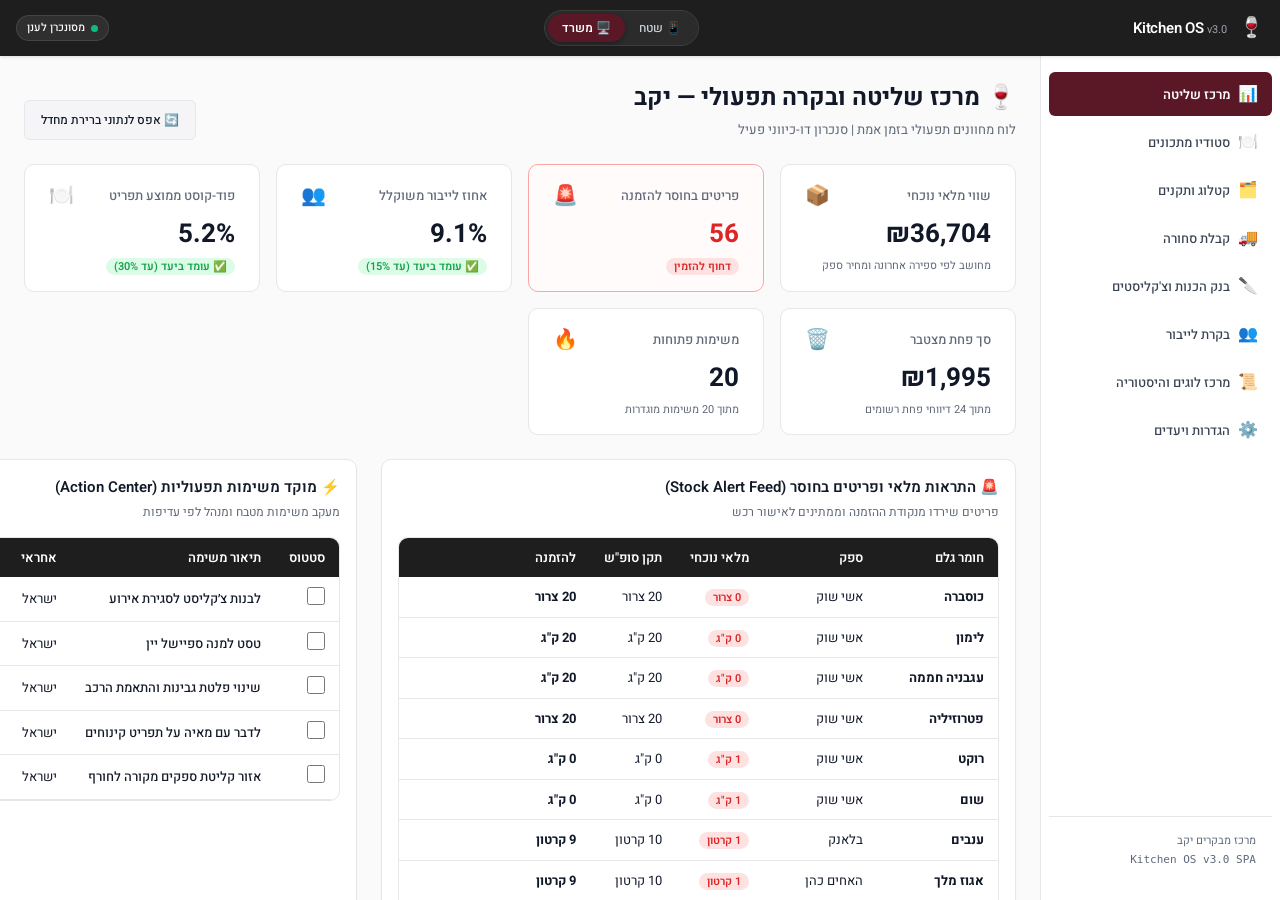
==== index.html @ 0b4f52d9 "Kitchen OS v3.0 - Cloud PWA + Google Sheets Sync" ====
<!DOCTYPE html>
<html lang="he" dir="rtl">
<head>
  <meta charset="UTF-8" />
  <meta name="viewport" content="width=device-width, initial-scale=1.0, maximum-scale=1.0, user-scalable=no" />
  <title>Kitchen OS v3.0 — יקב בוטיק מרכז מבקרים</title>
  <meta name="description" content="מערכת ניהול מטבח חכמה ודו-מצבית — ספירות שטח, הכנות, הזמנות וואטסאפ, פוד-קוסט ולייבור" />
  <meta name="theme-color" content="#5A1827" />
  <meta name="apple-mobile-web-app-capable" content="yes" />
  <meta name="apple-mobile-web-app-status-bar-style" content="black-translucent" />
  <meta name="apple-mobile-web-app-title" content="Kitchen OS" />
  <link rel="manifest" href="manifest.json" />
  <link rel="apple-touch-icon" href="data:image/svg+xml,<svg xmlns=%22http://www.w3.org/2000/svg%22 viewBox=%220 0 100 100%22><rect width=%22100%22 height=%22100%22 rx=%2222%22 fill=%22%235A1827%22/><text x=%2250%22 y=%2268%22 text-anchor=%22middle%22 font-size=%2258%22>🍷</text></svg>" />
  
  <!-- Design Tokens & Styles -->
  <link rel="icon" href="data:image/svg+xml,<svg xmlns=%22http://www.w3.org/2000/svg%22 viewBox=%220 0 100 100%22><text y=%22.9em%22 font-size=%2290%22>🍷</text></svg>" />
  <link rel="stylesheet" href="design/tokens.css" />
  <link rel="stylesheet" href="css/base.css" />
  <link rel="stylesheet" href="css/layout.css" />
  <link rel="stylesheet" href="css/components.css" />
  <link rel="stylesheet" href="css/views.css" />
</head>
<body class="mode-field">
  <div id="app">
    <!-- ================= 1. GLOBAL HEADER ================= -->
    <header class="global-header">
      <div class="brand-section">
        <span class="brand-logo">🍷</span>
        <div>
          <span class="brand-title">Kitchen OS</span>
          <span class="brand-sub">v3.0</span>
        </div>
      </div>

      <!-- מתג מצבים עליון: שטח מול משרד -->
      <div class="header-center">
        <div class="mode-switcher" role="radiogroup" aria-label="מצב מערכת">
          <button class="mode-btn active" id="btnModeField" role="radio" aria-checked="true">
            📱 שטח
          </button>
          <button class="mode-btn" id="btnModeOffice" role="radio" aria-checked="false">
            🖥️ משרד
          </button>
        </div>
      </div>

      <!-- אינדיקציית סנכרון וזמן -->
      <div class="header-actions">
        <div class="sync-badge" id="syncStatusBadge" title="סטטוס סנכרון מול הענן">
          <span class="sync-dot"></span>
          <span class="sync-text">מסונכרן</span>
        </div>
      </div>
    </header>

    <!-- ================= 2. MAIN VIEWPORT ================= -->
    <main class="app-viewport">
      <!-- 📱 FIELD MODE CONTAINER -->
      <section class="field-container" id="fieldContainer" aria-label="מצב שטח מובייל">
        <div class="field-content" id="fieldViewRoot">
          <!-- התוכן של לשונית השטח הפעילה יוזרק כאן -->
        </div>

        <!-- סרגל ניווט תחתון קבוע לשטח -->
        <nav class="field-bottom-nav" aria-label="סרגל ניווט שטח">
          <button class="nav-tab active" data-view="inventory" id="tabFieldInventory">
            <span class="tab-icon">📦</span>
            <span>ספירת מלאי</span>
          </button>
          <button class="nav-tab" data-view="prep" id="tabFieldPrep">
            <span class="tab-icon">🔪</span>
            <span>הכנות וסרוויס</span>
          </button>
          <button class="nav-tab" data-view="orders" id="tabFieldOrders">
            <span class="tab-icon">📲</span>
            <span>הזמנות רכש</span>
          </button>
          <button class="nav-tab" data-view="waste" id="tabFieldWaste">
            <span class="tab-icon">🗑️</span>
            <span>דיווח פחת</span>
          </button>
        </nav>
      </section>

      <!-- 🖥️ OFFICE MODE CONTAINER -->
      <section class="office-container" id="officeContainer" aria-label="מצב משרד דסקטופ">
        <!-- סרגל צדדי של משרד -->
        <aside class="office-sidebar" aria-label="תפריט מודולי משרד">
          <ul class="sidebar-menu">
            <li>
              <button class="sidebar-item-btn active" data-view="dashboard" id="tabOfficeDashboard">
                <span class="item-icon">📊</span>
                <span>מרכז שליטה</span>
              </button>
            </li>
            <li>
              <button class="sidebar-item-btn" data-view="studio" id="tabOfficeStudio">
                <span class="item-icon">🍽️</span>
                <span>סטודיו מתכונים</span>
              </button>
            </li>
            <li>
              <button class="sidebar-item-btn" data-view="catalog" id="tabOfficeCatalog">
                <span class="item-icon">🗂️</span>
                <span>קטלוג ותקנים</span>
              </button>
            </li>
            <li>
              <button class="sidebar-item-btn" data-view="deliveries" id="tabOfficeDeliveries">
                <span class="item-icon">🚚</span>
                <span>קבלת סחורה</span>
              </button>
            </li>
            <li>
              <button class="sidebar-item-btn" data-view="prepManager" id="tabOfficePrepManager">
                <span class="item-icon">🔪</span>
                <span>בנק הכנות וצ'קליסטים</span>
              </button>
            </li>
            <li>
              <button class="sidebar-item-btn" data-view="labor" id="tabOfficeLabor">
                <span class="item-icon">👥</span>
                <span>בקרת לייבור</span>
              </button>
            </li>
            <li>
              <button class="sidebar-item-btn" data-view="logs" id="tabOfficeLogs">
                <span class="item-icon">📜</span>
                <span>מרכז לוגים והיסטוריה</span>
              </button>
            </li>
            <li>
              <button class="sidebar-item-btn" data-view="settings" id="tabOfficeSettings">
                <span class="item-icon">⚙️</span>
                <span>הגדרות ויעדים</span>
              </button>
            </li>
          </ul>

          <div style="margin-top: auto; padding: var(--space-md); border-top: 1px solid var(--color-border-subtle); font-size: 11px; color: var(--color-text-dim);">
            <div>מרכז מבקרים יקב</div>
            <div class="mono" style="margin-top: 2px;">Kitchen OS v3.0 SPA</div>
          </div>
        </aside>

        <!-- אזור תוכן משרד -->
        <div class="office-content" id="officeViewRoot">
          <!-- התוכן של מודול המשרד הפעיל יוזרק כאן -->
        </div>
      </section>
    </main>
  </div>

  <!-- Main JavaScript App Bootstrapper -->
  <script type="module" src="js/app.js"></script>
  <script>
    if ("serviceWorker" in navigator) {
      window.addEventListener("load", () => {
        navigator.serviceWorker.register("./sw.js").catch(() => {});
      });
    }
  </script>
</body>
</html>
---- design/tokens.css ----
:root {
  --color-bg-base: #fafafa;
  --color-bg-surface: #ffffff;
  --color-bg-card: #ffffff;
  --color-bg-cardHover: #f6f6f8;
  --color-bg-cardSelected: #edeef1;
  --color-bg-cardPressed: #e5e6ea;
  --color-bg-overlay: #f5f5f7;
  --color-border-subtle: #e5e7eb;
  --color-border-interactive: #d1d5db;
  --color-border-strong: #9ca3af;
  --color-text-primary: #111827;
  --color-text-secondary: #374151;
  --color-text-dim: #5e6878;
  --color-text-onAccent: #ffffff;
  --color-text-onDanger: #ffffff;
  --color-accent-primary: #5a1827;
  --color-accent-hover: #46121e;
  --color-accent-pressed: #380e18;
  --color-danger: #c62424;
  --status-success: #16a34a;
  --status-warning: #d97706;
  --status-critical: #dc2626;
  --font-family-sans: Heebo, "Segoe UI", Arial, sans-serif;
  --font-family-hebrew: Heebo, "Segoe UI", Rubik, Arial, sans-serif;
  --font-size-title: 24px;
  --font-size-heading: 18px;
  --font-size-body: 14px;
  --font-size-caption: 12px;
  --font-weight-regular: 400;
  --font-weight-strong: 600;
  --font-lineHeight-body: 1.5;
  --space-base: 8px;
  --space-xxs: 2px;
  --space-xs: 4px;
  --space-sm: 8px;
  --space-md: 16px;
  --space-lg: 24px;
  --space-xl: 32px;
  --radius-sm: 6px;
  --radius-md: 10px;
  --radius-lg: 16px;
  --radius-full: 9999px;
  --motion-duration-micro: 150ms;
  --motion-duration-component: 220ms;
  --motion-duration-screen: 300ms;
  --motion-easing-standard: cubic-bezier(0.2, 0.0, 0.0, 1.0);
  --motion-easing-enter: cubic-bezier(0.0, 0.0, 0.2, 1.0);
  --motion-easing-exit: cubic-bezier(0.4, 0.0, 1.0, 1.0);
  --focus-ring-color: #1e1e1e;
  --focus-ring-width: 2px;
}
---- css/base.css ----
/**
 * Base CSS — Reset, Typography, RTL Conventions, Focus & Accessibility
 */

@import url('https://fonts.googleapis.com/css2?family=Heebo:wght@300;400;500;600;700&display=swap');

*, *::before, *::after {
  box-sizing: border-box;
  margin: 0;
  padding: 0;
  -webkit-tap-highlight-color: transparent;
}

html {
  font-size: 16px;
  direction: rtl;
  text-align: right;
  height: 100%;
}

body {
  font-family: var(--font-family-hebrew);
  background-color: var(--color-bg-base);
  color: var(--color-text-primary);
  line-height: var(--font-lineHeight-body);
  font-size: var(--font-size-body);
  height: 100%;
  overflow-x: hidden;
  -webkit-font-smoothing: antialiased;
}

/* Scrollbars */
::-webkit-scrollbar {
  width: 6px;
  height: 6px;
}

::-webkit-scrollbar-track {
  background: transparent;
}

::-webkit-scrollbar-thumb {
  background: var(--color-border-interactive);
  border-radius: var(--radius-full);
}

::-webkit-scrollbar-thumb:hover {
  background: var(--color-border-strong);
}

/* Focus styles for keyboard accessibility */
:focus-visible {
  outline: var(--focus-ring-width) solid var(--focus-ring-color);
  outline-offset: 2px;
}

/* Reduced motion accessibility */
@media (prefers-reduced-motion: reduce) {
  *, *::before, *::after {
    animation-duration: 0.01ms !important;
    animation-iteration-count: 1 !important;
    transition-duration: 0.01ms !important;
    scroll-behavior: auto !important;
  }
}

/* Helper text & utilities */
.text-dim { color: var(--color-text-dim); }
.text-secondary { color: var(--color-text-secondary); }
.font-strong { font-weight: var(--font-weight-strong); }
.mono { font-family: ui-monospace, SFMono-Regular, Menlo, Monaco, Consolas, monospace; }
---- css/layout.css ----
/**
 * Layout CSS — Global Header, Dual-Mode Switcher, Field Bottom Nav, Office Sidebar
 */

#app {
  display: flex;
  flex-direction: column;
  height: 100vh;
  overflow: hidden;
}

/* ================= 1. GLOBAL HEADER ================= */
.global-header {
  height: 56px;
  background-color: #1e1e1e;
  color: #ffffff;
  display: flex;
  align-items: center;
  justify-content: space-between;
  padding: 0 var(--space-md);
  flex-shrink: 0;
  z-index: 100;
  box-shadow: 0 1px 3px rgba(0,0,0,0.12);
}

.brand-section {
  display: flex;
  align-items: center;
  gap: var(--space-sm);
}

.brand-logo {
  font-size: 20px;
}

.brand-title {
  font-size: 15px;
  font-weight: 600;
  letter-spacing: -0.2px;
}

.brand-sub {
  font-size: 11px;
  color: #9ca3af;
  margin-right: 4px;
}

.header-center {
  display: flex;
  align-items: center;
}

/* Mode Switcher Pill */
.mode-switcher {
  display: flex;
  background-color: #2b2b2b;
  border-radius: var(--radius-full);
  padding: 3px;
  border: 1px solid #3d3d3d;
}

.mode-btn {
  background: transparent;
  border: none;
  color: #d1d5db;
  padding: 5px 14px;
  border-radius: var(--radius-full);
  font-size: 12px;
  font-family: inherit;
  font-weight: 500;
  cursor: pointer;
  display: flex;
  align-items: center;
  gap: 6px;
  transition: all var(--motion-duration-micro) var(--motion-easing-standard);
}

.mode-btn:hover {
  color: #ffffff;
}

.mode-btn.active {
  background-color: var(--color-accent-primary);
  color: #ffffff;
  font-weight: 600;
  box-shadow: 0 2px 4px rgba(0,0,0,0.25);
}

.header-actions {
  display: flex;
  align-items: center;
  gap: var(--space-sm);
}

/* Sync status badge */
.sync-badge {
  display: flex;
  align-items: center;
  gap: 6px;
  padding: 4px 10px;
  border-radius: var(--radius-full);
  font-size: 11px;
  font-weight: 500;
  background-color: rgba(255,255,255,0.08);
  border: 1px solid rgba(255,255,255,0.1);
}

.sync-dot {
  width: 7px;
  height: 7px;
  border-radius: 50%;
  background-color: #10b981;
}

.sync-badge.pending .sync-dot {
  background-color: #f59e0b;
  animation: pulse 1.5s infinite;
}

.sync-badge.offline .sync-dot {
  background-color: #ef4444;
}

@keyframes pulse {
  0%, 100% { opacity: 1; transform: scale(1); }
  50% { opacity: 0.4; transform: scale(1.3); }
}

/* ================= 2. MAIN VIEWPORT ================= */
.app-viewport {
  flex: 1;
  display: flex;
  overflow: hidden;
  position: relative;
}

/* ================= 3. FIELD MODE LAYOUT ================= */
.field-container {
  display: none;
  flex-direction: column;
  width: 100%;
  height: 100%;
  background-color: var(--color-bg-base);
}

body.mode-field .field-container {
  display: flex;
}

.field-content {
  flex: 1;
  overflow-y: auto;
  padding: var(--space-md);
  padding-bottom: 84px; /* Space for bottom nav and floating action */
}

/* Bottom Nav Bar (Mobile Field) */
.field-bottom-nav {
  position: fixed;
  bottom: 0;
  left: 0;
  right: 0;
  height: 64px;
  background-color: var(--color-bg-surface);
  border-top: 1px solid var(--color-border-subtle);
  display: flex;
  justify-content: space-around;
  align-items: center;
  z-index: 90;
  box-shadow: 0 -2px 10px rgba(0,0,0,0.04);
}

.nav-tab {
  flex: 1;
  height: 100%;
  background: transparent;
  border: none;
  display: flex;
  flex-direction: column;
  align-items: center;
  justify-content: center;
  gap: 3px;
  color: var(--color-text-dim);
  font-family: inherit;
  font-size: 11px;
  font-weight: 500;
  cursor: pointer;
  min-height: 48px; /* Touch target */
  transition: all var(--motion-duration-micro) var(--motion-easing-standard);
}

.nav-tab .tab-icon {
  font-size: 18px;
}

.nav-tab.active {
  color: var(--color-accent-primary);
  font-weight: 600;
}

.nav-tab.active .tab-icon {
  transform: translateY(-2px);
}

/* ================= 4. OFFICE MODE LAYOUT ================= */
.office-container {
  display: none;
  width: 100%;
  height: 100%;
  background-color: var(--color-bg-base);
}

body.mode-office .office-container {
  display: flex;
}

.office-sidebar {
  width: 240px;
  background-color: var(--color-bg-surface);
  border-left: 1px solid var(--color-border-subtle);
  display: flex;
  flex-direction: column;
  flex-shrink: 0;
  padding: var(--space-md) var(--space-sm);
}

.sidebar-menu {
  list-style: none;
  display: flex;
  flex-direction: column;
  gap: 4px;
}

.sidebar-item-btn {
  width: 100%;
  display: flex;
  align-items: center;
  gap: var(--space-sm);
  padding: 10px 14px;
  border-radius: var(--radius-sm);
  background: transparent;
  border: none;
  color: var(--color-text-secondary);
  font-family: inherit;
  font-size: 13px;
  font-weight: 500;
  cursor: pointer;
  text-align: right;
  transition: all var(--motion-duration-micro) var(--motion-easing-standard);
}

.sidebar-item-btn:hover {
  background-color: var(--color-bg-cardHover);
  color: var(--color-text-primary);
}

.sidebar-item-btn.active {
  background-color: var(--color-accent-primary);
  color: #ffffff;
  font-weight: 600;
}

.sidebar-item-btn .item-icon {
  font-size: 16px;
}

.office-content {
  flex: 1;
  overflow-y: auto;
  padding: var(--space-lg);
  background-color: var(--color-bg-base);
}
---- css/components.css ----
/**
 * Components CSS — Cards, Steppers, Buttons, Badges, Tables, Modals, Drawers, Filter Pills, Skeletons
 */

/* ================= 1. CARDS ================= */
.card {
  background-color: var(--color-bg-surface);
  border: 1px solid var(--color-border-subtle);
  border-radius: var(--radius-md);
  padding: var(--space-md);
  box-shadow: 0 1px 2px rgba(0,0,0,0.03);
  transition: transform var(--motion-duration-micro) var(--motion-easing-standard),
              box-shadow var(--motion-duration-micro) var(--motion-easing-standard);
}

.card:hover {
  border-color: var(--color-border-interactive);
}

.card-title {
  font-size: var(--font-size-heading);
  font-weight: 600;
  color: var(--color-text-primary);
  margin-bottom: var(--space-xs);
}

.card-subtitle {
  font-size: var(--font-size-caption);
  color: var(--color-text-dim);
}

/* ================= 2. BUTTONS ================= */
.btn {
  display: inline-flex;
  align-items: center;
  justify-content: center;
  gap: var(--space-xs);
  padding: 8px 16px;
  border-radius: var(--radius-sm);
  font-family: inherit;
  font-size: 13px;
  font-weight: 500;
  cursor: pointer;
  border: 1px solid transparent;
  transition: all var(--motion-duration-micro) var(--motion-easing-standard);
  text-decoration: none;
  min-height: 40px;
}

.btn:active {
  transform: scale(0.98);
}

.btn-primary {
  background-color: var(--color-accent-primary);
  color: var(--color-text-onAccent);
  border-color: var(--color-accent-primary);
}

.btn-primary:hover {
  background-color: var(--color-accent-hover);
}

.btn-secondary {
  background-color: var(--color-bg-overlay);
  color: var(--color-text-primary);
  border-color: var(--color-border-subtle);
}

.btn-secondary:hover {
  background-color: var(--color-bg-cardSelected);
  border-color: var(--color-border-interactive);
}

.btn-whatsapp {
  background-color: #25D366;
  color: #ffffff;
  font-weight: 600;
}

.btn-whatsapp:hover {
  background-color: #20ba5a;
}

.btn-danger {
  background-color: #fee2e2;
  color: var(--color-danger);
  border-color: #fecaca;
}

.btn-danger:hover {
  background-color: #fecaca;
}

.btn-floating {
  position: fixed;
  bottom: 80px;
  left: 20px;
  right: 20px;
  max-width: 480px;
  margin: 0 auto;
  box-shadow: 0 4px 14px rgba(90, 24, 39, 0.35);
  font-size: 15px;
  padding: 12px 24px;
  z-index: 80;
  border-radius: var(--radius-full);
}

/* ================= 3. STEPPERS (+ / -) ================= */
.stepper-container {
  display: inline-flex;
  align-items: center;
  background-color: var(--color-bg-base);
  border: 1px solid var(--color-border-interactive);
  border-radius: var(--radius-sm);
  overflow: hidden;
  height: 44px; /* Large touch target */
}

.stepper-btn {
  width: 44px;
  height: 44px;
  background: transparent;
  border: none;
  font-size: 20px;
  font-weight: 600;
  color: var(--color-text-primary);
  cursor: pointer;
  display: flex;
  align-items: center;
  justify-content: center;
  transition: background var(--motion-duration-micro);
}

.stepper-btn:hover {
  background-color: var(--color-bg-cardSelected);
}

.stepper-btn:active {
  background-color: var(--color-bg-cardPressed);
}

.stepper-input {
  width: 60px;
  height: 44px;
  border: none;
  background: transparent;
  text-align: center;
  font-family: inherit;
  font-size: 16px;
  font-weight: 600;
  color: var(--color-text-primary);
}

.stepper-input:focus {
  outline: none;
  background: var(--color-bg-surface);
}

/* ================= 4. BADGES ================= */
.badge {
  display: inline-flex;
  align-items: center;
  gap: 4px;
  padding: 3px 8px;
  border-radius: var(--radius-full);
  font-size: 11px;
  font-weight: 600;
  line-height: 1;
}

.badge-success {
  background-color: #dcfce7;
  color: var(--status-success);
}

.badge-warning {
  background-color: #fef3c7;
  color: var(--status-warning);
}

.badge-danger {
  background-color: #fee2e2;
  color: var(--status-critical);
}

.badge-wine {
  background-color: rgba(90, 24, 39, 0.1);
  color: var(--color-accent-primary);
}

.badge-gray {
  background-color: #f3f4f6;
  color: #6b7280;
}

/* ================= 5. FORM CONTROLS ================= */
.form-group {
  margin-bottom: var(--space-md);
  text-align: right;
}

.form-label {
  display: block;
  font-size: 12px;
  font-weight: 600;
  color: var(--color-text-secondary);
  margin-bottom: 6px;
}

.form-input, .form-select, .form-textarea {
  width: 100%;
  padding: 10px 12px;
  border: 1px solid var(--color-border-interactive);
  border-radius: var(--radius-sm);
  background-color: var(--color-bg-surface);
  color: var(--color-text-primary);
  font-family: inherit;
  font-size: 14px;
  transition: border-color var(--motion-duration-micro);
}

.form-input:focus, .form-select:focus, .form-textarea:focus {
  border-color: var(--color-accent-primary);
  outline: none;
  box-shadow: 0 0 0 2px rgba(90, 24, 39, 0.1);
}

/* ================= 6. FILTER PILLS ================= */
.filter-bar {
  display: flex;
  gap: var(--space-xs);
  overflow-x: auto;
  padding-bottom: 8px;
  margin-bottom: var(--space-md);
  scrollbar-width: none;
}

.filter-bar::-webkit-scrollbar {
  display: none;
}

.filter-pill {
  flex-shrink: 0;
  padding: 6px 14px;
  border-radius: var(--radius-full);
  background-color: var(--color-bg-surface);
  border: 1px solid var(--color-border-subtle);
  color: var(--color-text-secondary);
  font-family: inherit;
  font-size: 12px;
  font-weight: 500;
  cursor: pointer;
  transition: all var(--motion-duration-micro);
}

.filter-pill:hover {
  background-color: var(--color-bg-cardHover);
}

.filter-pill.active {
  background-color: #1e1e1e;
  color: #ffffff;
  border-color: #1e1e1e;
  font-weight: 600;
}

/* ================= 7. DATA TABLES ================= */
.table-responsive {
  width: 100%;
  overflow-x: auto;
  border: 1px solid var(--color-border-subtle);
  border-radius: var(--radius-md);
  background: var(--color-bg-surface);
}

.data-table {
  width: 100%;
  border-collapse: collapse;
  text-align: right;
  font-size: 13px;
}

.data-table th {
  background-color: #1e1e1e;
  color: #ffffff;
  padding: 10px 14px;
  font-weight: 600;
  white-space: nowrap;
}

.data-table td {
  padding: 10px 14px;
  border-bottom: 1px solid var(--color-border-subtle);
  color: var(--color-text-primary);
  white-space: nowrap;
}

.data-table tbody tr:hover {
  background-color: var(--color-bg-cardHover);
}

/* ================= 8. MODALS & BACKDROPS ================= */
.modal-backdrop {
  position: fixed;
  top: 0;
  left: 0;
  right: 0;
  bottom: 0;
  background-color: rgba(0,0,0,0.45);
  display: flex;
  align-items: center;
  justify-content: center;
  z-index: 200;
  backdrop-filter: blur(2px);
  padding: var(--space-md);
}

.modal-box {
  background-color: var(--color-bg-surface);
  border-radius: var(--radius-lg);
  max-width: 540px;
  width: 100%;
  max-height: 90vh;
  overflow-y: auto;
  box-shadow: 0 10px 25px rgba(0,0,0,0.15);
  display: flex;
  flex-direction: column;
}

.modal-header {
  padding: var(--space-md) var(--space-lg);
  border-bottom: 1px solid var(--color-border-subtle);
  display: flex;
  align-items: center;
  justify-content: space-between;
}

.modal-body {
  padding: var(--space-lg);
  flex: 1;
}

.modal-footer {
  padding: var(--space-md) var(--space-lg);
  border-top: 1px solid var(--color-border-subtle);
  display: flex;
  justify-content: flex-end;
  gap: var(--space-sm);
}

/* ================= 9. EMPTY & ERROR STATES ================= */
.empty-state {
  text-align: center;
  padding: var(--space-xl) var(--space-md);
  color: var(--color-text-dim);
}

.empty-state-icon {
  font-size: 40px;
  margin-bottom: var(--space-sm);
}

.empty-state-title {
  font-size: 16px;
  font-weight: 600;
  color: var(--color-text-primary);
  margin-bottom: 4px;
}

.empty-state-desc {
  font-size: 13px;
  color: var(--color-text-dim);
  max-width: 320px;
  margin: 0 auto var(--space-md);
}

/* ================= 10. SKELETON LOADERS ================= */
.skeleton {
  background: linear-gradient(90deg, #f0f0f0 25%, #e0e0e0 50%, #f0f0f0 75%);
  background-size: 200% 100%;
  animation: skeleton-wave 1.5s infinite;
  border-radius: var(--radius-sm);
}

@keyframes skeleton-wave {
  0% { background-position: 200% 0; }
  100% { background-position: -200% 0; }
}
---- css/views.css ----
/**
 * Views CSS — Dedicated styles for Field & Office modules
 */

/* ================= 1. FIELD INVENTORY VIEW ================= */
.inventory-list {
  display: flex;
  flex-direction: column;
  gap: var(--space-sm);
}

.inventory-item-card {
  display: flex;
  align-items: center;
  justify-content: space-between;
  padding: 12px var(--space-md);
  background-color: var(--color-bg-surface);
  border: 1px solid var(--color-border-subtle);
  border-radius: var(--radius-md);
  gap: var(--space-sm);
  transition: all var(--motion-duration-micro);
}

.inventory-item-card.deficit {
  border-right: 4px solid var(--status-critical);
  background-color: #fffbfb;
}

.inventory-item-info {
  flex: 1;
  min-width: 0;
}

.inventory-item-name {
  font-size: 15px;
  font-weight: 600;
  color: var(--color-text-primary);
  white-space: nowrap;
  overflow: hidden;
  text-overflow: ellipsis;
}

.inventory-item-meta {
  font-size: 12px;
  color: var(--color-text-dim);
  display: flex;
  align-items: center;
  gap: var(--space-xs);
  margin-top: 2px;
}

.search-bar-container {
  margin-bottom: var(--space-sm);
  position: relative;
}

.search-input {
  width: 100%;
  padding: 10px 14px;
  padding-left: 36px;
  border-radius: var(--radius-full);
  border: 1px solid var(--color-border-interactive);
  font-family: inherit;
  font-size: 14px;
  background-color: var(--color-bg-surface);
}

.search-icon {
  position: absolute;
  left: 12px;
  top: 50%;
  transform: translateY(-50%);
  color: var(--color-text-dim);
  pointer-events: none;
}

/* ================= 2. FIELD PREP CHECKLIST ================= */
.prep-progress-card {
  background: linear-gradient(135deg, #1e1e1e, #2b2d42);
  color: #ffffff;
  border-radius: var(--radius-md);
  padding: var(--space-md);
  margin-bottom: var(--space-md);
  box-shadow: 0 4px 12px rgba(0,0,0,0.1);
}

.prep-progress-header {
  display: flex;
  justify-content: space-between;
  align-items: center;
  margin-bottom: var(--space-xs);
}

.progress-track {
  height: 8px;
  background-color: rgba(255,255,255,0.2);
  border-radius: var(--radius-full);
  overflow: hidden;
}

.progress-fill {
  height: 100%;
  background-color: #10b981;
  border-radius: var(--radius-full);
  transition: width var(--motion-duration-component) ease;
}

.prep-task-card {
  display: flex;
  align-items: center;
  gap: var(--space-md);
  padding: 14px;
  background-color: var(--color-bg-surface);
  border: 1px solid var(--color-border-subtle);
  border-radius: var(--radius-md);
  margin-bottom: var(--space-xs);
  cursor: pointer;
  transition: all var(--motion-duration-micro);
  user-select: none;
}

.prep-task-card.done {
  background-color: var(--color-bg-overlay);
  opacity: 0.75;
}

.prep-task-card.done .task-name {
  text-decoration: line-through;
  color: var(--color-text-dim);
}

.task-checkbox {
  width: 26px;
  height: 26px;
  border-radius: 50%;
  border: 2px solid var(--color-border-interactive);
  display: flex;
  align-items: center;
  justify-content: center;
  color: #ffffff;
  font-size: 14px;
  flex-shrink: 0;
  transition: all var(--motion-duration-micro);
}

.prep-task-card.done .task-checkbox {
  background-color: #10b981;
  border-color: #10b981;
}

/* ================= 3. FIELD ORDERS VIEW ================= */
.supplier-order-card {
  background-color: var(--color-bg-surface);
  border: 1px solid var(--color-border-subtle);
  border-radius: var(--radius-md);
  padding: var(--space-md);
  margin-bottom: var(--space-md);
  box-shadow: 0 1px 3px rgba(0,0,0,0.03);
}

.order-items-list {
  margin: var(--space-sm) 0;
  border-top: 1px solid var(--color-border-subtle);
  border-bottom: 1px solid var(--color-border-subtle);
  padding: var(--space-xs) 0;
}

.order-item-row {
  display: flex;
  justify-content: space-between;
  align-items: center;
  padding: 8px 0;
  font-size: 13px;
}

/* ================= 4. FIELD WASTE VIEW ================= */
.waste-card {
  max-width: 480px;
  margin: 0 auto;
  background-color: var(--color-bg-surface);
  border: 1px solid var(--color-border-subtle);
  border-radius: var(--radius-lg);
  padding: var(--space-lg);
  box-shadow: 0 4px 15px rgba(0,0,0,0.04);
}

.waste-cost-preview {
  background-color: #fef2f2;
  border: 1px dashed #f87171;
  border-radius: var(--radius-md);
  padding: var(--space-md);
  text-align: center;
  margin-bottom: var(--space-md);
}

.waste-cost-val {
  font-size: 24px;
  font-weight: 700;
  color: var(--color-danger);
}

/* ================= 5. OFFICE DASHBOARD ================= */
.kpi-grid {
  display: grid;
  grid-template-columns: repeat(auto-fit, minmax(220px, 1fr));
  gap: var(--space-md);
  margin-bottom: var(--space-lg);
}

.kpi-card {
  background: var(--color-bg-surface);
  border: 1px solid var(--color-border-subtle);
  border-radius: var(--radius-md);
  padding: var(--space-md) var(--space-lg);
  display: flex;
  flex-direction: column;
  justify-content: space-between;
  min-height: 110px;
}

.kpi-card-header {
  display: flex;
  justify-content: space-between;
  align-items: center;
}

.kpi-title {
  font-size: 13px;
  color: var(--color-text-dim);
  font-weight: 500;
}

.kpi-icon {
  font-size: 20px;
}

.kpi-value {
  font-size: 26px;
  font-weight: 700;
  color: var(--color-text-primary);
  margin: 4px 0;
}

.kpi-footer {
  font-size: 11px;
  color: var(--color-text-dim);
  display: flex;
  align-items: center;
  gap: 4px;
}

/* ================= 6. OFFICE RECIPE STUDIO ================= */
.studio-layout {
  display: grid;
  grid-template-columns: 340px 1fr;
  gap: var(--space-lg);
  height: calc(100vh - 120px);
}

.studio-master {
  background-color: var(--color-bg-surface);
  border: 1px solid var(--color-border-subtle);
  border-radius: var(--radius-md);
  display: flex;
  flex-direction: column;
  overflow: hidden;
}

.studio-detail {
  background-color: var(--color-bg-surface);
  border: 1px solid var(--color-border-subtle);
  border-radius: var(--radius-md);
  padding: var(--space-lg);
  overflow-y: auto;
}

.dish-list-item {
  padding: 12px 16px;
  border-bottom: 1px solid var(--color-border-subtle);
  cursor: pointer;
  transition: background var(--motion-duration-micro);
  display: flex;
  justify-content: space-between;
  align-items: center;
}

.dish-list-item:hover {
  background-color: var(--color-bg-cardHover);
}

.dish-list-item.active {
  background-color: var(--color-bg-cardSelected);
  border-right: 4px solid var(--color-accent-primary);
}

.bom-card {
  margin-top: var(--space-md);
  border: 1px solid var(--color-border-subtle);
  border-radius: var(--radius-md);
  overflow: hidden;
}

.bom-header {
  background-color: #f8f9fa;
  padding: 10px 14px;
  font-weight: 600;
  font-size: 13px;
  display: flex;
  justify-content: space-between;
  align-items: center;
}

/* Matrix classification tags */
.matrix-star { background-color: #fef08a; color: #854d0e; }
.matrix-plowhorse { background-color: #fed7aa; color: #9a3412; }
.matrix-puzzle { background-color: #e0e7ff; color: #3730a3; }
.matrix-dog { background-color: #fee2e2; color: #991b1b; }
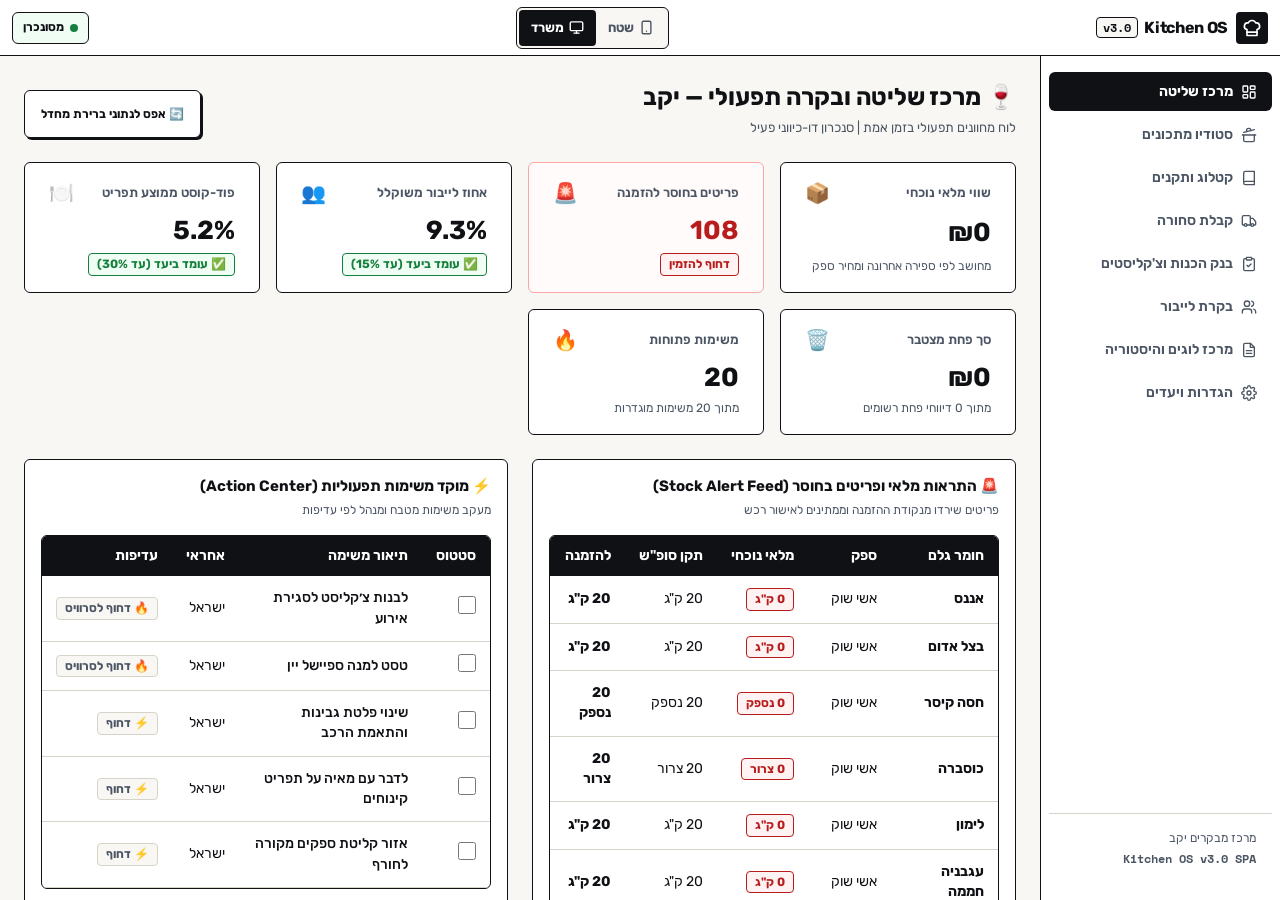
==== commit 42af1088: "Merge branch 'design-nextgen' (Swiss Kitchen Editorial Field Mode)" ====
--- a/index.html
+++ b/index.html
@@ -5,15 +5,20 @@
   <meta name="viewport" content="width=device-width, initial-scale=1.0, maximum-scale=1.0, user-scalable=no" />
   <title>Kitchen OS v3.0 — יקב בוטיק מרכז מבקרים</title>
   <meta name="description" content="מערכת ניהול מטבח חכמה ודו-מצבית — ספירות שטח, הכנות, הזמנות וואטסאפ, פוד-קוסט ולייבור" />
-  <meta name="theme-color" content="#5A1827" />
+  <meta name="theme-color" content="#0F1115" />
   <meta name="apple-mobile-web-app-capable" content="yes" />
   <meta name="apple-mobile-web-app-status-bar-style" content="black-translucent" />
   <meta name="apple-mobile-web-app-title" content="Kitchen OS" />
   <link rel="manifest" href="manifest.json" />
-  <link rel="apple-touch-icon" href="data:image/svg+xml,<svg xmlns=%22http://www.w3.org/2000/svg%22 viewBox=%220 0 100 100%22><rect width=%22100%22 height=%22100%22 rx=%2222%22 fill=%22%235A1827%22/><text x=%2250%22 y=%2268%22 text-anchor=%22middle%22 font-size=%2258%22>🍷</text></svg>" />
-  
+  <link rel="apple-touch-icon" href="data:image/svg+xml,<svg xmlns=%22http://www.w3.org/2000/svg%22 viewBox=%220 0 100 100%22><rect width=%22100%22 height=%22100%22 rx=%2216%22 fill=%22%230F1115%22/><text x=%2250%22 y=%2268%22 text-anchor=%22middle%22 font-family=%22monospace%22 font-weight=%22700%22 fill=%22%23FFFFFF%22 font-size=%2248%22>K3</text></svg>" />
+
+  <!-- Google Fonts: Rubik (Hebrew UI) & Space Mono (Tabular Numerals) -->
+  <link rel="preconnect" href="https://fonts.googleapis.com" />
+  <link rel="preconnect" href="https://fonts.gstatic.com" crossorigin />
+  <link href="https://fonts.googleapis.com/css2?family=Heebo:wght@400;500;600;700&family=Rubik:wght@400;500;600;700&family=Space+Mono:wght@700&display=swap" rel="stylesheet" />
+
   <!-- Design Tokens & Styles -->
-  <link rel="icon" href="data:image/svg+xml,<svg xmlns=%22http://www.w3.org/2000/svg%22 viewBox=%220 0 100 100%22><text y=%22.9em%22 font-size=%2290%22>🍷</text></svg>" />
+  <link rel="icon" href="data:image/svg+xml,<svg xmlns=%22http://www.w3.org/2000/svg%22 viewBox=%220 0 100 100%22><rect width=%22100%22 height=%22100%22 rx=%2216%22 fill=%22%230F1115%22/><text x=%2250%22 y=%2268%22 text-anchor=%22middle%22 font-family=%22monospace%22 font-weight=%22700%22 fill=%22%23FFFFFF%22 font-size=%2248%22>K3</text></svg>" />
   <link rel="stylesheet" href="design/tokens.css" />
   <link rel="stylesheet" href="css/base.css" />
   <link rel="stylesheet" href="css/layout.css" />
@@ -22,13 +27,18 @@
 </head>
 <body class="mode-field">
   <div id="app">
-    <!-- ================= 1. GLOBAL HEADER ================= -->
+    <!-- ================= 1. GLOBAL HEADER (TopAppBar) ================= -->
     <header class="global-header">
       <div class="brand-section">
-        <span class="brand-logo">🍷</span>
-        <div>
+        <span class="brand-logo" aria-hidden="true">
+          <svg width="20" height="20" viewBox="0 0 24 24" fill="none" stroke="currentColor" stroke-width="2" stroke-linecap="round" stroke-linejoin="round">
+            <path d="M6 13.87A4 4 0 0 1 7.41 6a5.11 5.11 0 0 1 1.05-1.54 5 5 0 0 1 7.08 0A5.11 5.11 0 0 1 16.59 6 4 4 0 0 1 18 13.87V21H6Z"/>
+            <line x1="6" y1="17" x2="18" y2="17"/>
+          </svg>
+        </span>
+        <div class="brand-titles">
           <span class="brand-title">Kitchen OS</span>
-          <span class="brand-sub">v3.0</span>
+          <span class="brand-sub" dir="ltr">v3.0</span>
         </div>
       </div>
 
@@ -36,10 +46,19 @@
       <div class="header-center">
         <div class="mode-switcher" role="radiogroup" aria-label="מצב מערכת">
           <button class="mode-btn active" id="btnModeField" role="radio" aria-checked="true">
-            📱 שטח
+            <svg width="15" height="15" viewBox="0 0 24 24" fill="none" stroke="currentColor" stroke-width="2.2" stroke-linecap="round" stroke-linejoin="round" aria-hidden="true">
+              <rect width="14" height="20" x="5" y="2" rx="2" ry="2"/>
+              <path d="M12 18h.01"/>
+            </svg>
+            <span>שטח</span>
           </button>
           <button class="mode-btn" id="btnModeOffice" role="radio" aria-checked="false">
-            🖥️ משרד
+            <svg width="15" height="15" viewBox="0 0 24 24" fill="none" stroke="currentColor" stroke-width="2.2" stroke-linecap="round" stroke-linejoin="round" aria-hidden="true">
+              <rect width="20" height="14" x="2" y="3" rx="2"/>
+              <line x1="8" x2="16" y1="21" y2="21"/>
+              <line x1="12" x2="12" y1="17" y2="21"/>
+            </svg>
+            <span>משרד</span>
           </button>
         </div>
       </div>
@@ -61,23 +80,48 @@
           <!-- התוכן של לשונית השטח הפעילה יוזרק כאן -->
         </div>
 
-        <!-- סרגל ניווט תחתון קבוע לשטח -->
+        <!-- סרגל ניווט תחתון קבוע לשטח (FieldBottomNavBar - 4 יעדים R45) -->
         <nav class="field-bottom-nav" aria-label="סרגל ניווט שטח">
           <button class="nav-tab active" data-view="inventory" id="tabFieldInventory">
-            <span class="tab-icon">📦</span>
-            <span>ספירת מלאי</span>
+            <span class="tab-icon" aria-hidden="true">
+              <svg width="20" height="20" viewBox="0 0 24 24" fill="none" stroke="currentColor" stroke-width="2.2" stroke-linecap="round" stroke-linejoin="round">
+                <path d="M21 8a2 2 0 0 0-1-1.73l-7-4a2 2 0 0 0-2 0l-7 4A2 2 0 0 0 3 8v8a2 2 0 0 0 1 1.73l7 4a2 2 0 0 0 2 0l7-4A2 2 0 0 0 21 16Z"/>
+                <path d="m3.3 7 8.7 5 8.7-5"/>
+                <path d="M12 22V12"/>
+              </svg>
+            </span>
+            <span class="tab-label">ספירת מלאי</span>
           </button>
           <button class="nav-tab" data-view="prep" id="tabFieldPrep">
-            <span class="tab-icon">🔪</span>
-            <span>הכנות וסרוויס</span>
+            <span class="tab-icon" aria-hidden="true">
+              <svg width="20" height="20" viewBox="0 0 24 24" fill="none" stroke="currentColor" stroke-width="2.2" stroke-linecap="round" stroke-linejoin="round">
+                <rect width="8" height="4" x="8" y="2" rx="1" ry="1"/>
+                <path d="M16 4h2a2 2 0 0 1 2 2v14a2 2 0 0 1-2 2H6a2 2 0 0 1-2-2V6a2 2 0 0 1 2-2h2"/>
+                <path d="m9 14 2 2 4-4"/>
+              </svg>
+            </span>
+            <span class="tab-label">הכנות וסרוויס</span>
           </button>
           <button class="nav-tab" data-view="orders" id="tabFieldOrders">
-            <span class="tab-icon">📲</span>
-            <span>הזמנות רכש</span>
+            <span class="tab-icon" aria-hidden="true">
+              <svg width="20" height="20" viewBox="0 0 24 24" fill="none" stroke="currentColor" stroke-width="2.2" stroke-linecap="round" stroke-linejoin="round">
+                <path d="m22 2-7 20-4-9-9-4Z"/>
+                <path d="M22 2 11 13"/>
+              </svg>
+            </span>
+            <span class="tab-label">הזמנות רכש</span>
           </button>
           <button class="nav-tab" data-view="waste" id="tabFieldWaste">
-            <span class="tab-icon">🗑️</span>
-            <span>דיווח פחת</span>
+            <span class="tab-icon" aria-hidden="true">
+              <svg width="20" height="20" viewBox="0 0 24 24" fill="none" stroke="currentColor" stroke-width="2.2" stroke-linecap="round" stroke-linejoin="round">
+                <path d="M3 6h18"/>
+                <path d="M19 6v14c0 1-1 2-2 2H7c-1 0-2-1-2-2V6"/>
+                <path d="M8 6V4c0-1 1-2 2-2h4c1 0 2 1 2 2v2"/>
+                <line x1="10" x2="10" y1="11" y2="17"/>
+                <line x1="14" x2="14" y1="11" y2="17"/>
+              </svg>
+            </span>
+            <span class="tab-label">דיווח פחת</span>
           </button>
         </nav>
       </section>
@@ -89,55 +133,71 @@
           <ul class="sidebar-menu">
             <li>
               <button class="sidebar-item-btn active" data-view="dashboard" id="tabOfficeDashboard">
-                <span class="item-icon">📊</span>
+                <span class="item-icon" aria-hidden="true">
+                  <svg width="16" height="16" viewBox="0 0 24 24" fill="none" stroke="currentColor" stroke-width="2" stroke-linecap="round" stroke-linejoin="round"><rect width="7" height="9" x="3" y="3" rx="1"/><rect width="7" height="5" x="14" y="3" rx="1"/><rect width="7" height="9" x="14" y="12" rx="1"/><rect width="7" height="5" x="3" y="16" rx="1"/></svg>
+                </span>
                 <span>מרכז שליטה</span>
               </button>
             </li>
             <li>
               <button class="sidebar-item-btn" data-view="studio" id="tabOfficeStudio">
-                <span class="item-icon">🍽️</span>
+                <span class="item-icon" aria-hidden="true">
+                  <svg width="16" height="16" viewBox="0 0 24 24" fill="none" stroke="currentColor" stroke-width="2" stroke-linecap="round" stroke-linejoin="round"><path d="M2 12h20"/><path d="M20 12v8a2 2 0 0 1-2 2H6a2 2 0 0 1-2-2v-8"/><path d="m4 8 16-4"/><path d="m8.86 6.78-.45-1.81a2 2 0 0 1 1.45-2.43l1.94-.48a2 2 0 0 1 2.43 1.46l.45 1.8"/></svg>
+                </span>
                 <span>סטודיו מתכונים</span>
               </button>
             </li>
             <li>
               <button class="sidebar-item-btn" data-view="catalog" id="tabOfficeCatalog">
-                <span class="item-icon">🗂️</span>
+                <span class="item-icon" aria-hidden="true">
+                  <svg width="16" height="16" viewBox="0 0 24 24" fill="none" stroke="currentColor" stroke-width="2" stroke-linecap="round" stroke-linejoin="round"><path d="M4 19.5v-15A2.5 2.5 0 0 1 6.5 2H20v20H6.5a2.5 2.5 0 0 1 0-5H20"/></svg>
+                </span>
                 <span>קטלוג ותקנים</span>
               </button>
             </li>
             <li>
               <button class="sidebar-item-btn" data-view="deliveries" id="tabOfficeDeliveries">
-                <span class="item-icon">🚚</span>
+                <span class="item-icon" aria-hidden="true">
+                  <svg width="16" height="16" viewBox="0 0 24 24" fill="none" stroke="currentColor" stroke-width="2" stroke-linecap="round" stroke-linejoin="round"><path d="M14 18V6a2 2 0 0 0-2-2H4a2 2 0 0 0-2 2v11a1 1 0 0 0 1 1h2"/><path d="M15 18H9"/><path d="M19 18h2a1 1 0 0 0 1-1v-3.65a1 1 0 0 0-.22-.624l-3.48-4.35A1 1 0 0 0 17.52 8H14"/><circle cx="17" cy="18" r="2"/><circle cx="7" cy="18" r="2"/></svg>
+                </span>
                 <span>קבלת סחורה</span>
               </button>
             </li>
             <li>
               <button class="sidebar-item-btn" data-view="prepManager" id="tabOfficePrepManager">
-                <span class="item-icon">🔪</span>
+                <span class="item-icon" aria-hidden="true">
+                  <svg width="16" height="16" viewBox="0 0 24 24" fill="none" stroke="currentColor" stroke-width="2" stroke-linecap="round" stroke-linejoin="round"><rect width="8" height="4" x="8" y="2" rx="1" ry="1"/><path d="M16 4h2a2 2 0 0 1 2 2v14a2 2 0 0 1-2 2H6a2 2 0 0 1-2-2V6a2 2 0 0 1 2-2h2"/><path d="m9 14 2 2 4-4"/></svg>
+                </span>
                 <span>בנק הכנות וצ'קליסטים</span>
               </button>
             </li>
             <li>
               <button class="sidebar-item-btn" data-view="labor" id="tabOfficeLabor">
-                <span class="item-icon">👥</span>
+                <span class="item-icon" aria-hidden="true">
+                  <svg width="16" height="16" viewBox="0 0 24 24" fill="none" stroke="currentColor" stroke-width="2" stroke-linecap="round" stroke-linejoin="round"><path d="M16 21v-2a4 4 0 0 0-4-4H6a4 4 0 0 0-4 4v2"/><circle cx="9" cy="7" r="4"/><path d="M22 21v-2a4 4 0 0 0-3-3.87"/><path d="M16 3.13a4 4 0 0 1 0 7.75"/></svg>
+                </span>
                 <span>בקרת לייבור</span>
               </button>
             </li>
             <li>
               <button class="sidebar-item-btn" data-view="logs" id="tabOfficeLogs">
-                <span class="item-icon">📜</span>
+                <span class="item-icon" aria-hidden="true">
+                  <svg width="16" height="16" viewBox="0 0 24 24" fill="none" stroke="currentColor" stroke-width="2" stroke-linecap="round" stroke-linejoin="round"><path d="M14 2H6a2 2 0 0 0-2 2v16a2 2 0 0 0 2 2h12a2 2 0 0 0 2-2V8z"/><polyline points="14 2 14 8 20 8"/><line x1="16" x2="8" y1="13" y2="13"/><line x1="16" x2="8" y1="17" y2="17"/></svg>
+                </span>
                 <span>מרכז לוגים והיסטוריה</span>
               </button>
             </li>
             <li>
               <button class="sidebar-item-btn" data-view="settings" id="tabOfficeSettings">
-                <span class="item-icon">⚙️</span>
+                <span class="item-icon" aria-hidden="true">
+                  <svg width="16" height="16" viewBox="0 0 24 24" fill="none" stroke="currentColor" stroke-width="2" stroke-linecap="round" stroke-linejoin="round"><circle cx="12" cy="12" r="3"/><path d="M19.4 15a1.65 1.65 0 0 0 .33 1.82l.06.06a2 2 0 0 1 0 2.83 2 2 0 0 1-2.83 0l-.06-.06a1.65 1.65 0 0 0-1.82-.33 1.65 1.65 0 0 0-1 1.51V21a2 2 0 0 1-2 2 2 2 0 0 1-2-2v-.09A1.65 1.65 0 0 0 9 19.4a1.65 1.65 0 0 0-1.82.33l-.06.06a2 2 0 0 1-2.83 0 2 2 0 0 1 0-2.83l.06-.06a1.65 1.65 0 0 0 .33-1.82 1.65 1.65 0 0 0-1.51-1H3a2 2 0 0 1-2-2 2 2 0 0 1 2-2h.09A1.65 1.65 0 0 0 4.6 9a1.65 1.65 0 0 0-.33-1.82l-.06-.06a2 2 0 0 1 0-2.83 2 2 0 0 1 2.83 0l.06.06a1.65 1.65 0 0 0 1.82.33H9a1.65 1.65 0 0 0 1-1.51V3a2 2 0 0 1 2-2 2 2 0 0 1 2 2v.09a1.65 1.65 0 0 0 1 1.51 1.65 1.65 0 0 0 1.82-.33l.06-.06a2 2 0 0 1 2.83 0 2 2 0 0 1 0 2.83l-.06.06a1.65 1.65 0 0 0-.33 1.82V9a1.65 1.65 0 0 0 1.51 1H21a2 2 0 0 1 2 2 2 2 0 0 1-2 2h-.09a1.65 1.65 0 0 0-1.51 1z"/></svg>
+                </span>
                 <span>הגדרות ויעדים</span>
               </button>
             </li>
           </ul>
 
-          <div style="margin-top: auto; padding: var(--space-md); border-top: 1px solid var(--color-border-subtle); font-size: 11px; color: var(--color-text-dim);">
+          <div style="margin-top: auto; padding: var(--space-md); border-top: 1px solid var(--color-border-subtle); font-size: 12px; color: var(--color-text-dim);">
             <div>מרכז מבקרים יקב</div>
             <div class="mono" style="margin-top: 2px;">Kitchen OS v3.0 SPA</div>
           </div>
--- a/design/tokens.css
+++ b/design/tokens.css
@@ -1,35 +1,69 @@
 :root {
-  --color-bg-base: #fafafa;
-  --color-bg-surface: #ffffff;
-  --color-bg-card: #ffffff;
-  --color-bg-cardHover: #f6f6f8;
-  --color-bg-cardSelected: #edeef1;
-  --color-bg-cardPressed: #e5e6ea;
-  --color-bg-overlay: #f5f5f7;
-  --color-border-subtle: #e5e7eb;
-  --color-border-interactive: #d1d5db;
-  --color-border-strong: #9ca3af;
-  --color-text-primary: #111827;
-  --color-text-secondary: #374151;
-  --color-text-dim: #5e6878;
-  --color-text-onAccent: #ffffff;
-  --color-text-onDanger: #ffffff;
-  --color-accent-primary: #5a1827;
-  --color-accent-hover: #46121e;
-  --color-accent-pressed: #380e18;
-  --color-danger: #c62424;
-  --status-success: #16a34a;
-  --status-warning: #d97706;
-  --status-critical: #dc2626;
-  --font-family-sans: Heebo, "Segoe UI", Arial, sans-serif;
-  --font-family-hebrew: Heebo, "Segoe UI", Rubik, Arial, sans-serif;
+  /* === Swiss Kitchen Editorial Color Palette === */
+  --color-bg-base: #F8F7F4;           /* Cotton Paper */
+  --color-bg-canvas: #F8F7F4;
+  --color-bg-surface: #FFFFFF;        /* Crisp White */
+  --color-bg-card: #FFFFFF;
+  --color-bg-cardHover: #F2F0EA;
+  --color-bg-cardSelected: #EFF6FF;
+  --color-bg-cardPressed: #E5E3DC;
+  --color-bg-overlay: #F8F7F4;
+
+  /* === Structural Ink & Borders === */
+  --color-ink-primary: #0F1115;       /* Obsidian Ink (17.4:1 contrast) */
+  --color-ink-secondary: #4B5563;     /* Slate Charcoal (7.5:1 contrast) */
+  --color-border-subtle: #D6D3C9;     /* Warm Stone Hairline */
+  --color-border-rule: #D6D3C9;
+  --color-border-interactive: #0F1115;
+  --color-border-strong: #0F1115;
+  --border-structural: 1.5px solid #0F1115;
+  --border-structural-thick: 2px solid #0F1115;
+  --border-hairline: 1px solid #D6D3C9;
+
+  /* === Text Colors === */
+  --color-text-primary: #0F1115;
+  --color-text-secondary: #4B5563;
+  --color-text-dim: #4B5563;          /* Minimum 7.5:1 AAA contrast */
+  --color-text-muted: #64748B;
+  --color-text-onAccent: #FFFFFF;
+  --color-text-onDanger: #FFFFFF;
+
+  /* === Editorial Accents === */
+  --color-accent-primary: #EA580C;    /* Chef Vermilion (Primary CTA) */
+  --color-accent-vermilion: #EA580C;
+  --color-accent-hover: #CC4900;
+  --color-accent-pressed: #AE3E00;
+  --color-accent-cobalt: #1D4ED8;     /* Apron Cobalt (Active Selection / Filter / Modified Row) */
+  --color-accent-cobalt-hover: #1E40AF;
+  --color-accent-cobalt-tint: #EFF6FF;
+
+  /* === Semantic Statuses === */
+  --color-danger: #B91C1C;            /* Crimson Red */
+  --status-success: #15803D;          /* Forest Green */
+  --status-success-bg: #F0FDF4;
+  --status-warning: #B45309;          /* Amber Ochre */
+  --status-warning-bg: #FFFBEB;
+  --status-critical: #B91C1C;         /* Crimson Red */
+  --status-critical-bg: #FEF2F2;
+
+  /* === Typography === */
+  --font-family-sans: 'Rubik', 'Heebo', 'Segoe UI', Arial, sans-serif;
+  --font-family-hebrew: 'Rubik', 'Heebo', 'Segoe UI', Arial, sans-serif;
+  --font-family-mono: 'Space Mono', 'JetBrains Mono', ui-monospace, SFMono-Regular, Consolas, monospace;
   --font-size-title: 24px;
-  --font-size-heading: 18px;
-  --font-size-body: 14px;
-  --font-size-caption: 12px;
+  --font-size-heading: 20px;
+  --font-size-subheading: 18px;
+  --font-size-body: 16px;             /* Mobile Floor >= 16px (R44) */
+  --font-size-meta: 14px;
+  --font-size-caption: 12px;          /* Hard Floor >= 12px (R23) */
+  --font-size-numeric-lg: 26px;
+  --font-size-numeric-md: 22px;
   --font-weight-regular: 400;
-  --font-weight-strong: 600;
-  --font-lineHeight-body: 1.5;
+  --font-weight-medium: 500;
+  --font-weight-strong: 700;
+  --font-lineHeight-body: 1.45;
+
+  /* === Spacing & Geometry === */
   --space-base: 8px;
   --space-xxs: 2px;
   --space-xs: 4px;
@@ -37,16 +71,25 @@
   --space-md: 16px;
   --space-lg: 24px;
   --space-xl: 32px;
+  --radius-badge: 4px;
   --radius-sm: 6px;
-  --radius-md: 10px;
-  --radius-lg: 16px;
+  --radius-ticket: 6px;
+  --radius-md: 6px;
+  --radius-lg: 12px;
+  --radius-sheet: 12px 12px 0 0;
   --radius-full: 9999px;
-  --motion-duration-micro: 150ms;
-  --motion-duration-component: 220ms;
-  --motion-duration-screen: 300ms;
+
+  /* === Tactile Stamp Shadow & Motion === */
+  --shadow-stamp: 2px 2px 0px #0F1115;
+  --shadow-stamp-lg: 3px 3px 0px #0F1115;
+  --motion-duration-micro: 120ms;
+  --motion-duration-component: 200ms;
+  --motion-duration-screen: 240ms;
   --motion-easing-standard: cubic-bezier(0.2, 0.0, 0.0, 1.0);
   --motion-easing-enter: cubic-bezier(0.0, 0.0, 0.2, 1.0);
   --motion-easing-exit: cubic-bezier(0.4, 0.0, 1.0, 1.0);
-  --focus-ring-color: #1e1e1e;
+
+  /* === Focus Accessibility === */
+  --focus-ring-color: #1D4ED8;
   --focus-ring-width: 2px;
 }
--- a/css/base.css
+++ b/css/base.css
@@ -1,8 +1,9 @@
 /**
  * Base CSS — Reset, Typography, RTL Conventions, Focus & Accessibility
+ * Aesthetic: Swiss Kitchen Editorial
  */
 
-@import url('https://fonts.googleapis.com/css2?family=Heebo:wght@300;400;500;600;700&display=swap');
+@import url('https://fonts.googleapis.com/css2?family=Heebo:wght@400;500;600;700&family=Rubik:wght@400;500;600;700&family=Space+Mono:wght@700&display=swap');
 
 *, *::before, *::after {
   box-sizing: border-box;
@@ -40,26 +41,27 @@
 }
 
 ::-webkit-scrollbar-thumb {
-  background: var(--color-border-interactive);
-  border-radius: var(--radius-full);
+  background: var(--color-border-subtle);
+  border-radius: var(--radius-badge);
 }
 
 ::-webkit-scrollbar-thumb:hover {
-  background: var(--color-border-strong);
+  background: var(--color-ink-secondary);
 }
 
-/* Focus styles for keyboard accessibility */
+/* Focus styles for keyboard accessibility (R19) */
 :focus-visible {
   outline: var(--focus-ring-width) solid var(--focus-ring-color);
   outline-offset: 2px;
 }
 
-/* Reduced motion accessibility */
+/* Reduced motion accessibility (R28) */
 @media (prefers-reduced-motion: reduce) {
   *, *::before, *::after {
     animation-duration: 0.01ms !important;
     animation-iteration-count: 1 !important;
     transition-duration: 0.01ms !important;
+    transform: none !important;
     scroll-behavior: auto !important;
   }
 }
@@ -68,4 +70,10 @@
 .text-dim { color: var(--color-text-dim); }
 .text-secondary { color: var(--color-text-secondary); }
 .font-strong { font-weight: var(--font-weight-strong); }
-.mono { font-family: ui-monospace, SFMono-Regular, Menlo, Monaco, Consolas, monospace; }
+.mono {
+  font-family: var(--font-family-mono);
+  font-weight: 700;
+  font-variant-numeric: tabular-nums;
+  direction: ltr;
+  display: inline-block;
+}
--- a/css/layout.css
+++ b/css/layout.css
@@ -1,5 +1,6 @@
 /**
- * Layout CSS — Global Header, Dual-Mode Switcher, Field Bottom Nav, Office Sidebar
+ * Layout CSS — Global Header (TopAppBar), Dual-Mode Switcher, FieldBottomNavBar, Office Sidebar
+ * Aesthetic: Swiss Kitchen Editorial
  */
 
 #app {
@@ -9,40 +10,60 @@
   overflow: hidden;
 }
 
-/* ================= 1. GLOBAL HEADER ================= */
+/* ================= 1. GLOBAL HEADER (TopAppBar) ================= */
 .global-header {
   height: 56px;
-  background-color: #1e1e1e;
-  color: #ffffff;
+  background-color: var(--color-bg-surface);
+  color: var(--color-ink-primary);
+  border-bottom: var(--border-structural);
   display: flex;
   align-items: center;
   justify-content: space-between;
-  padding: 0 var(--space-md);
+  padding: 0 12px;
   flex-shrink: 0;
   z-index: 100;
-  box-shadow: 0 1px 3px rgba(0,0,0,0.12);
 }
 
 .brand-section {
   display: flex;
   align-items: center;
-  gap: var(--space-sm);
+  gap: 8px;
 }
 
 .brand-logo {
-  font-size: 20px;
+  width: 32px;
+  height: 32px;
+  background-color: var(--color-ink-primary);
+  color: var(--color-bg-surface);
+  border-radius: var(--radius-badge);
+  display: inline-flex;
+  align-items: center;
+  justify-content: center;
+  flex-shrink: 0;
+}
+
+.brand-titles {
+  display: flex;
+  align-items: center;
+  gap: 6px;
 }
 
 .brand-title {
-  font-size: 15px;
-  font-weight: 600;
-  letter-spacing: -0.2px;
+  font-size: 16px;
+  font-weight: 700;
+  color: var(--color-ink-primary);
+  letter-spacing: -0.02em;
 }
 
 .brand-sub {
-  font-size: 11px;
-  color: #9ca3af;
-  margin-right: 4px;
+  font-family: var(--font-family-mono);
+  font-size: 12px;
+  font-weight: 700;
+  color: var(--color-ink-primary);
+  background-color: var(--color-bg-base);
+  border: 1px solid var(--color-ink-primary);
+  border-radius: var(--radius-badge);
+  padding: 1px 6px;
 }
 
 .header-center {
@@ -50,40 +71,40 @@
   align-items: center;
 }
 
-/* Mode Switcher Pill */
+/* Mode Switcher Segmented Control */
 .mode-switcher {
-  display: flex;
-  background-color: #2b2b2b;
-  border-radius: var(--radius-full);
-  padding: 3px;
-  border: 1px solid #3d3d3d;
+  display: inline-flex;
+  background-color: var(--color-bg-base);
+  border-radius: var(--radius-ticket);
+  padding: 2px;
+  border: var(--border-structural);
 }
 
 .mode-btn {
   background: transparent;
   border: none;
-  color: #d1d5db;
-  padding: 5px 14px;
-  border-radius: var(--radius-full);
-  font-size: 12px;
+  color: var(--color-ink-secondary);
+  padding: 6px 12px;
+  min-height: 36px;
+  border-radius: var(--radius-badge);
+  font-size: 13px;
   font-family: inherit;
-  font-weight: 500;
+  font-weight: 700;
   cursor: pointer;
-  display: flex;
-  align-items: center;
-  gap: 6px;
-  transition: all var(--motion-duration-micro) var(--motion-easing-standard);
+  display: inline-flex;
+  align-items: center;
+  gap: 5px;
+  transition: background-color var(--motion-duration-micro) var(--motion-easing-standard),
+              color var(--motion-duration-micro) var(--motion-easing-standard);
 }
 
 .mode-btn:hover {
-  color: #ffffff;
+  color: var(--color-ink-primary);
 }
 
 .mode-btn.active {
-  background-color: var(--color-accent-primary);
-  color: #ffffff;
-  font-weight: 600;
-  box-shadow: 0 2px 4px rgba(0,0,0,0.25);
+  background-color: var(--color-ink-primary);
+  color: #FFFFFF;
 }
 
 .header-actions {
@@ -92,38 +113,53 @@
   gap: var(--space-sm);
 }
 
-/* Sync status badge */
+/* Sync status badge (Swiss Stamp) */
 .sync-badge {
-  display: flex;
+  display: inline-flex;
   align-items: center;
   gap: 6px;
   padding: 4px 10px;
-  border-radius: var(--radius-full);
-  font-size: 11px;
-  font-weight: 500;
-  background-color: rgba(255,255,255,0.08);
-  border: 1px solid rgba(255,255,255,0.1);
+  min-height: 32px;
+  border-radius: var(--radius-ticket);
+  font-size: 12px;
+  font-weight: 700;
+  color: var(--color-ink-primary);
+  background-color: var(--status-success-bg);
+  border: var(--border-structural);
 }
 
 .sync-dot {
-  width: 7px;
-  height: 7px;
+  width: 8px;
+  height: 8px;
   border-radius: 50%;
-  background-color: #10b981;
+  background-color: var(--status-success);
+  flex-shrink: 0;
+}
+
+.sync-badge.pending {
+  background-color: var(--status-warning-bg);
+  border-color: var(--status-warning);
+  color: var(--status-warning);
 }
 
 .sync-badge.pending .sync-dot {
-  background-color: #f59e0b;
+  background-color: var(--status-warning);
   animation: pulse 1.5s infinite;
 }
 
+.sync-badge.offline {
+  background-color: var(--status-critical-bg);
+  border-color: var(--status-critical);
+  color: var(--status-critical);
+}
+
 .sync-badge.offline .sync-dot {
-  background-color: #ef4444;
+  background-color: var(--status-critical);
 }
 
 @keyframes pulse {
-  0%, 100% { opacity: 1; transform: scale(1); }
-  50% { opacity: 0.4; transform: scale(1.3); }
+  0%, 100% { opacity: 1; }
+  50% { opacity: 0.35; }
 }
 
 /* ================= 2. MAIN VIEWPORT ================= */
@@ -150,56 +186,71 @@
 .field-content {
   flex: 1;
   overflow-y: auto;
-  padding: var(--space-md);
-  padding-bottom: 84px; /* Space for bottom nav and floating action */
-}
-
-/* Bottom Nav Bar (Mobile Field) */
+  padding: 0;
+  padding-bottom: 148px; /* Space for sticky primary CTA bar + 68px bottom nav */
+  max-width: 560px;
+  width: 100%;
+  margin: 0 auto;
+}
+
+/* Bottom Nav Bar (FieldBottomNavBar - 4 destinations R45) */
 .field-bottom-nav {
   position: fixed;
   bottom: 0;
   left: 0;
   right: 0;
-  height: 64px;
+  height: 68px;
   background-color: var(--color-bg-surface);
-  border-top: 1px solid var(--color-border-subtle);
-  display: flex;
-  justify-content: space-around;
-  align-items: center;
-  z-index: 90;
-  box-shadow: 0 -2px 10px rgba(0,0,0,0.04);
+  border-top: var(--border-structural);
+  display: grid;
+  grid-template-columns: repeat(4, 1fr);
+  gap: 6px;
+  padding: 6px 10px;
+  z-index: 95;
 }
 
 .nav-tab {
-  flex: 1;
   height: 100%;
-  background: transparent;
-  border: none;
+  min-height: 48px; /* Touch target >= 48dp (R20) */
+  background: var(--color-bg-surface);
+  border: 1.5px solid transparent;
+  border-radius: var(--radius-ticket);
   display: flex;
   flex-direction: column;
   align-items: center;
   justify-content: center;
   gap: 3px;
-  color: var(--color-text-dim);
+  color: var(--color-ink-secondary);
   font-family: inherit;
-  font-size: 11px;
-  font-weight: 500;
+  font-size: 12px; /* Minimum floor 12px (R23) */
+  font-weight: 700;
   cursor: pointer;
-  min-height: 48px; /* Touch target */
-  transition: all var(--motion-duration-micro) var(--motion-easing-standard);
+  transition: background-color var(--motion-duration-micro) var(--motion-easing-standard),
+              color var(--motion-duration-micro) var(--motion-easing-standard),
+              transform var(--motion-duration-micro) var(--motion-easing-standard);
+}
+
+.nav-tab:hover {
+  color: var(--color-ink-primary);
+  background-color: var(--color-bg-base);
+}
+
+.nav-tab:active {
+  transform: scale(0.97);
 }
 
 .nav-tab .tab-icon {
-  font-size: 18px;
+  display: inline-flex;
+  align-items: center;
+  justify-content: center;
+  line-height: 1;
 }
 
 .nav-tab.active {
-  color: var(--color-accent-primary);
-  font-weight: 600;
-}
-
-.nav-tab.active .tab-icon {
-  transform: translateY(-2px);
+  background-color: var(--color-accent-cobalt);
+  color: #FFFFFF;
+  border: var(--border-structural);
+  box-shadow: var(--shadow-stamp);
 }
 
 /* ================= 4. OFFICE MODE LAYOUT ================= */
@@ -217,7 +268,7 @@
 .office-sidebar {
   width: 240px;
   background-color: var(--color-bg-surface);
-  border-left: 1px solid var(--color-border-subtle);
+  border-left: var(--border-structural);
   display: flex;
   flex-direction: column;
   flex-shrink: 0;
@@ -237,13 +288,13 @@
   align-items: center;
   gap: var(--space-sm);
   padding: 10px 14px;
-  border-radius: var(--radius-sm);
+  border-radius: var(--radius-ticket);
   background: transparent;
-  border: none;
+  border: 1.5px solid transparent;
   color: var(--color-text-secondary);
   font-family: inherit;
-  font-size: 13px;
-  font-weight: 500;
+  font-size: 14px;
+  font-weight: 600;
   cursor: pointer;
   text-align: right;
   transition: all var(--motion-duration-micro) var(--motion-easing-standard);
@@ -255,13 +306,15 @@
 }
 
 .sidebar-item-btn.active {
-  background-color: var(--color-accent-primary);
-  color: #ffffff;
-  font-weight: 600;
+  background-color: var(--color-ink-primary);
+  color: #FFFFFF;
+  font-weight: 700;
 }
 
 .sidebar-item-btn .item-icon {
-  font-size: 16px;
+  display: inline-flex;
+  align-items: center;
+  justify-content: center;
 }
 
 .office-content {
@@ -270,3 +323,16 @@
   padding: var(--space-lg);
   background-color: var(--color-bg-base);
 }
+
+@media (max-width: 420px) {
+  .brand-title {
+    font-size: 14px;
+  }
+  .brand-sub {
+    display: none;
+  }
+  .mode-btn {
+    padding: 5px 9px;
+    font-size: 12px;
+  }
+}
--- a/css/components.css
+++ b/css/components.css
@@ -1,32 +1,26 @@
 /**
- * Components CSS — Cards, Steppers, Buttons, Badges, Tables, Modals, Drawers, Filter Pills, Skeletons
+ * Components CSS — Cards, Steppers, Buttons, Badges, Tables, Modals, Bottom Sheet, Filter Pills, Skeletons
+ * Aesthetic: Swiss Kitchen Editorial
  */
 
 /* ================= 1. CARDS ================= */
 .card {
   background-color: var(--color-bg-surface);
-  border: 1px solid var(--color-border-subtle);
-  border-radius: var(--radius-md);
+  border: var(--border-structural);
+  border-radius: var(--radius-ticket);
   padding: var(--space-md);
-  box-shadow: 0 1px 2px rgba(0,0,0,0.03);
-  transition: transform var(--motion-duration-micro) var(--motion-easing-standard),
-              box-shadow var(--motion-duration-micro) var(--motion-easing-standard);
-}
-
-.card:hover {
-  border-color: var(--color-border-interactive);
 }
 
 .card-title {
-  font-size: var(--font-size-heading);
-  font-weight: 600;
+  font-size: var(--font-size-subheading);
+  font-weight: 700;
   color: var(--color-text-primary);
   margin-bottom: var(--space-xs);
 }
 
 .card-subtitle {
   font-size: var(--font-size-caption);
-  color: var(--color-text-dim);
+  color: var(--color-text-secondary);
 }
 
 /* ================= 2. BUTTONS ================= */
@@ -34,27 +28,31 @@
   display: inline-flex;
   align-items: center;
   justify-content: center;
-  gap: var(--space-xs);
-  padding: 8px 16px;
-  border-radius: var(--radius-sm);
+  gap: 8px;
+  padding: 10px 16px;
+  border-radius: var(--radius-ticket);
   font-family: inherit;
-  font-size: 13px;
-  font-weight: 500;
+  font-size: 15px;
+  font-weight: 700;
   cursor: pointer;
-  border: 1px solid transparent;
-  transition: all var(--motion-duration-micro) var(--motion-easing-standard);
+  border: var(--border-structural);
+  transition: background-color var(--motion-duration-micro) var(--motion-easing-standard),
+              transform var(--motion-duration-micro) var(--motion-easing-standard),
+              box-shadow var(--motion-duration-micro) var(--motion-easing-standard);
   text-decoration: none;
-  min-height: 40px;
+  min-height: 48px; /* Mobile touch target >= 48dp (R20) */
 }
 
 .btn:active {
-  transform: scale(0.98);
+  transform: translate(1px, 1px);
+  box-shadow: none !important;
 }
 
 .btn-primary {
-  background-color: var(--color-accent-primary);
-  color: var(--color-text-onAccent);
-  border-color: var(--color-accent-primary);
+  background-color: var(--color-accent-vermilion);
+  color: #FFFFFF;
+  border: var(--border-structural);
+  box-shadow: var(--shadow-stamp);
 }
 
 .btn-primary:hover {
@@ -62,139 +60,210 @@
 }
 
 .btn-secondary {
-  background-color: var(--color-bg-overlay);
-  color: var(--color-text-primary);
-  border-color: var(--color-border-subtle);
+  background-color: var(--color-bg-surface);
+  color: var(--color-ink-primary);
+  border: var(--border-structural);
+  box-shadow: var(--shadow-stamp);
 }
 
 .btn-secondary:hover {
-  background-color: var(--color-bg-cardSelected);
-  border-color: var(--color-border-interactive);
+  background-color: var(--color-bg-cardHover);
 }
 
 .btn-whatsapp {
-  background-color: #25D366;
-  color: #ffffff;
-  font-weight: 600;
+  background-color: var(--color-accent-vermilion);
+  color: #FFFFFF;
+  border: var(--border-structural);
+  box-shadow: var(--shadow-stamp);
+  font-weight: 700;
 }
 
 .btn-whatsapp:hover {
-  background-color: #20ba5a;
+  background-color: var(--color-accent-hover);
 }
 
 .btn-danger {
-  background-color: #fee2e2;
-  color: var(--color-danger);
-  border-color: #fecaca;
+  background-color: var(--status-critical-bg);
+  color: var(--status-critical);
+  border: 1.5px solid var(--status-critical);
 }
 
 .btn-danger:hover {
-  background-color: #fecaca;
-}
-
+  background-color: #FECACA;
+}
+
+/* Docked Sticky Primary CTA Bar above Field Bottom Nav (R11, REQ-05) */
+.field-sticky-cta-bar {
+  position: fixed;
+  bottom: 68px;
+  left: 0;
+  right: 0;
+  background-color: var(--color-bg-base);
+  border-top: var(--border-structural);
+  padding: 10px 16px;
+  z-index: 88;
+  display: flex;
+  justify-content: center;
+}
+
+.field-sticky-cta-bar .btn-floating,
 .btn-floating {
-  position: fixed;
-  bottom: 80px;
-  left: 20px;
-  right: 20px;
-  max-width: 480px;
-  margin: 0 auto;
-  box-shadow: 0 4px 14px rgba(90, 24, 39, 0.35);
-  font-size: 15px;
-  padding: 12px 24px;
-  z-index: 80;
-  border-radius: var(--radius-full);
-}
-
-/* ================= 3. STEPPERS (+ / -) ================= */
+  width: 100%;
+  max-width: 528px;
+  min-height: 52px;
+  background-color: var(--color-accent-vermilion);
+  color: #FFFFFF;
+  border: var(--border-structural);
+  border-radius: var(--radius-ticket);
+  box-shadow: var(--shadow-stamp);
+  font-size: 16px;
+  font-weight: 700;
+  padding: 12px 20px;
+  display: inline-flex;
+  align-items: center;
+  justify-content: center;
+  gap: 8px;
+}
+
+/* ================= 3. STEPPERS (+ / -) (REQ-04, R20) ================= */
 .stepper-container {
   display: inline-flex;
   align-items: center;
-  background-color: var(--color-bg-base);
-  border: 1px solid var(--color-border-interactive);
-  border-radius: var(--radius-sm);
-  overflow: hidden;
-  height: 44px; /* Large touch target */
-}
-
-.stepper-btn {
-  width: 44px;
-  height: 44px;
+  gap: 6px;
   background: transparent;
   border: none;
-  font-size: 20px;
-  font-weight: 600;
-  color: var(--color-text-primary);
+  direction: ltr; /* Keep [-] [NUM] [+] consistent */
+}
+
+.stepper-btn {
+  width: 48px;
+  height: 48px;
+  min-width: 48px;
+  min-height: 48px;
+  background-color: var(--color-bg-base);
+  border: var(--border-structural-thick);
+  border-radius: var(--radius-ticket);
+  font-family: var(--font-family-mono);
+  font-size: 22px;
+  font-weight: 700;
+  color: var(--color-ink-primary);
   cursor: pointer;
-  display: flex;
-  align-items: center;
-  justify-content: center;
-  transition: background var(--motion-duration-micro);
+  display: inline-flex;
+  align-items: center;
+  justify-content: center;
+  box-shadow: var(--shadow-stamp);
+  transition: background-color var(--motion-duration-micro), transform var(--motion-duration-micro);
 }
 
 .stepper-btn:hover {
-  background-color: var(--color-bg-cardSelected);
+  background-color: var(--color-bg-cardHover);
 }
 
 .stepper-btn:active {
-  background-color: var(--color-bg-cardPressed);
+  background-color: var(--color-ink-primary);
+  color: #FFFFFF;
+  transform: translate(1px, 1px);
+  box-shadow: none;
 }
 
 .stepper-input {
-  width: 60px;
-  height: 44px;
-  border: none;
-  background: transparent;
+  width: 64px;
+  height: 48px;
+  border: var(--border-structural);
+  border-radius: var(--radius-ticket);
+  background-color: var(--color-bg-surface);
   text-align: center;
-  font-family: inherit;
-  font-size: 16px;
-  font-weight: 600;
-  color: var(--color-text-primary);
+  font-family: var(--font-family-mono);
+  font-size: 24px;
+  font-weight: 700;
+  font-variant-numeric: tabular-nums;
+  direction: ltr;
+  color: var(--color-ink-primary);
+  padding: 0 4px;
+  -moz-appearance: textfield;
+}
+
+.stepper-input::-webkit-outer-spin-button,
+.stepper-input::-webkit-inner-spin-button {
+  -webkit-appearance: none;
+  margin: 0;
 }
 
 .stepper-input:focus {
-  outline: none;
-  background: var(--color-bg-surface);
-}
-
-/* ================= 4. BADGES ================= */
+  outline: 2px solid var(--color-accent-cobalt);
+  outline-offset: 1px;
+  background: var(--color-accent-cobalt-tint);
+}
+
+/* ================= 4. BADGES & STAMPS (R23, R24) ================= */
 .badge {
   display: inline-flex;
   align-items: center;
-  gap: 4px;
+  gap: 5px;
   padding: 3px 8px;
-  border-radius: var(--radius-full);
-  font-size: 11px;
-  font-weight: 600;
-  line-height: 1;
+  border-radius: var(--radius-badge);
+  font-size: 12px; /* Minimum floor 12px (R23) */
+  font-weight: 700;
+  line-height: 1.2;
+  border: 1.5px solid var(--color-ink-primary);
+  white-space: nowrap;
+}
+
+.badge-dot {
+  width: 6px;
+  height: 6px;
+  border-radius: 50%;
+  background-color: currentColor;
+  flex-shrink: 0;
 }
 
 .badge-success {
-  background-color: #dcfce7;
+  background-color: var(--status-success-bg);
   color: var(--status-success);
+  border-color: var(--status-success);
 }
 
 .badge-warning {
-  background-color: #fef3c7;
+  background-color: var(--status-warning-bg);
   color: var(--status-warning);
+  border-color: var(--status-warning);
 }
 
 .badge-danger {
-  background-color: #fee2e2;
+  background-color: var(--status-critical-bg);
   color: var(--status-critical);
+  border-color: var(--status-critical);
+}
+
+.badge-cobalt {
+  background-color: var(--color-accent-cobalt-tint);
+  color: var(--color-accent-cobalt);
+  border-color: var(--color-accent-cobalt);
+}
+
+.badge-unit {
+  background-color: var(--color-bg-base);
+  color: var(--color-ink-primary);
+  border: 1.5px solid var(--color-ink-primary);
+  padding: 2px 7px;
+  font-size: 12px;
+  font-weight: 700;
+  border-radius: var(--radius-badge);
 }
 
 .badge-wine {
-  background-color: rgba(90, 24, 39, 0.1);
-  color: var(--color-accent-primary);
+  background-color: var(--color-bg-base);
+  color: var(--color-ink-primary);
+  border-color: var(--color-ink-primary);
 }
 
 .badge-gray {
-  background-color: #f3f4f6;
-  color: #6b7280;
-}
-
-/* ================= 5. FORM CONTROLS ================= */
+  background-color: var(--color-bg-base);
+  color: var(--color-ink-secondary);
+  border-color: var(--color-border-subtle);
+}
+
+/* ================= 5. FORM CONTROLS (R44) ================= */
 .form-group {
   margin-bottom: var(--space-md);
   text-align: right;
@@ -202,75 +271,85 @@
 
 .form-label {
   display: block;
-  font-size: 12px;
-  font-weight: 600;
-  color: var(--color-text-secondary);
+  font-size: 14px;
+  font-weight: 700;
+  color: var(--color-ink-primary);
   margin-bottom: 6px;
 }
 
 .form-input, .form-select, .form-textarea {
   width: 100%;
-  padding: 10px 12px;
-  border: 1px solid var(--color-border-interactive);
-  border-radius: var(--radius-sm);
-  background-color: var(--color-bg-surface);
-  color: var(--color-text-primary);
+  min-height: 48px;
+  padding: 10px 14px;
+  border: var(--border-structural);
+  border-radius: var(--radius-ticket);
+  background-color: var(--color-bg-surface);
+  color: var(--color-ink-primary);
+  font-family: inherit;
+  font-size: 16px; /* Mobile input floor >= 16px prevents iOS zoom (R44) */
+  font-weight: 500;
+  transition: border-color var(--motion-duration-micro);
+}
+
+.form-input:focus, .form-select:focus, .form-textarea:focus {
+  border-color: var(--color-accent-cobalt);
+  outline: 2px solid var(--color-accent-cobalt);
+  outline-offset: 1px;
+}
+
+/* ================= 6. FILTER PILLS (REQ-03, REQ-06, R20) ================= */
+.filter-bar {
+  display: flex;
+  gap: 8px;
+  overflow-x: auto;
+  padding: 4px 0 8px 0;
+  scrollbar-width: none;
+}
+
+.filter-bar::-webkit-scrollbar {
+  display: none;
+}
+
+.filter-pill {
+  flex-shrink: 0;
+  min-height: 48px; /* Touch target >= 48dp (R20) */
+  padding: 8px 16px;
+  border-radius: var(--radius-ticket);
+  background-color: var(--color-bg-surface);
+  border: var(--border-structural);
+  color: var(--color-ink-primary);
   font-family: inherit;
   font-size: 14px;
-  transition: border-color var(--motion-duration-micro);
-}
-
-.form-input:focus, .form-select:focus, .form-textarea:focus {
-  border-color: var(--color-accent-primary);
-  outline: none;
-  box-shadow: 0 0 0 2px rgba(90, 24, 39, 0.1);
-}
-
-/* ================= 6. FILTER PILLS ================= */
-.filter-bar {
-  display: flex;
-  gap: var(--space-xs);
-  overflow-x: auto;
-  padding-bottom: 8px;
-  margin-bottom: var(--space-md);
-  scrollbar-width: none;
-}
-
-.filter-bar::-webkit-scrollbar {
-  display: none;
-}
-
-.filter-pill {
-  flex-shrink: 0;
-  padding: 6px 14px;
-  border-radius: var(--radius-full);
-  background-color: var(--color-bg-surface);
-  border: 1px solid var(--color-border-subtle);
-  color: var(--color-text-secondary);
-  font-family: inherit;
-  font-size: 12px;
-  font-weight: 500;
+  font-weight: 700;
   cursor: pointer;
-  transition: all var(--motion-duration-micro);
+  display: inline-flex;
+  align-items: center;
+  justify-content: center;
+  gap: 6px;
+  transition: background-color var(--motion-duration-micro), color var(--motion-duration-micro), transform var(--motion-duration-micro);
 }
 
 .filter-pill:hover {
   background-color: var(--color-bg-cardHover);
 }
 
+.filter-pill:active {
+  transform: translate(1px, 1px);
+}
+
 .filter-pill.active {
-  background-color: #1e1e1e;
-  color: #ffffff;
-  border-color: #1e1e1e;
-  font-weight: 600;
+  background-color: var(--color-accent-cobalt);
+  color: #FFFFFF;
+  border: var(--border-structural);
+  box-shadow: var(--shadow-stamp);
 }
 
 /* ================= 7. DATA TABLES ================= */
 .table-responsive {
   width: 100%;
   overflow-x: auto;
-  border: 1px solid var(--color-border-subtle);
-  border-radius: var(--radius-md);
+  border: var(--border-structural);
+  border-radius: var(--radius-ticket);
   background: var(--color-bg-surface);
 }
 
@@ -278,112 +357,151 @@
   width: 100%;
   border-collapse: collapse;
   text-align: right;
-  font-size: 13px;
+  font-size: 14px;
 }
 
 .data-table th {
-  background-color: #1e1e1e;
-  color: #ffffff;
+  background-color: var(--color-ink-primary);
+  color: #FFFFFF;
   padding: 10px 14px;
-  font-weight: 600;
+  font-weight: 700;
   white-space: nowrap;
 }
 
 .data-table td {
-  padding: 10px 14px;
-  border-bottom: 1px solid var(--color-border-subtle);
+  padding: 12px 14px;
+  border-bottom: var(--border-hairline);
   color: var(--color-text-primary);
-  white-space: nowrap;
 }
 
 .data-table tbody tr:hover {
   background-color: var(--color-bg-cardHover);
 }
 
-/* ================= 8. MODALS & BACKDROPS ================= */
+/* ================= 8. MODALS & BOTTOM SHEETS (REQ-08) ================= */
 .modal-backdrop {
   position: fixed;
   top: 0;
   left: 0;
   right: 0;
   bottom: 0;
-  background-color: rgba(0,0,0,0.45);
-  display: flex;
-  align-items: center;
+  background-color: rgba(15, 17, 21, 0.75);
+  display: flex;
+  align-items: flex-end;
   justify-content: center;
   z-index: 200;
-  backdrop-filter: blur(2px);
-  padding: var(--space-md);
+  padding: 0;
 }
 
 .modal-box {
   background-color: var(--color-bg-surface);
-  border-radius: var(--radius-lg);
-  max-width: 540px;
+  border-top: 2px solid var(--color-ink-primary);
+  border-left: 2px solid var(--color-ink-primary);
+  border-right: 2px solid var(--color-ink-primary);
+  border-radius: var(--radius-sheet);
+  max-width: 560px;
   width: 100%;
-  max-height: 90vh;
+  max-height: 86vh;
   overflow-y: auto;
-  box-shadow: 0 10px 25px rgba(0,0,0,0.15);
   display: flex;
   flex-direction: column;
+  animation: sheet-slide-up var(--motion-duration-component) var(--motion-easing-enter);
+}
+
+@keyframes sheet-slide-up {
+  from { transform: translateY(100%); }
+  to { transform: translateY(0); }
+}
+
+.sheet-drag-handle {
+  width: 48px;
+  height: 5px;
+  background-color: var(--color-ink-primary);
+  border-radius: 99px;
+  margin: 10px auto 4px auto;
+  flex-shrink: 0;
 }
 
 .modal-header {
-  padding: var(--space-md) var(--space-lg);
-  border-bottom: 1px solid var(--color-border-subtle);
+  padding: 12px 16px;
+  border-bottom: var(--border-structural);
   display: flex;
   align-items: center;
   justify-content: space-between;
+  gap: 12px;
 }
 
 .modal-body {
-  padding: var(--space-lg);
+  padding: 16px;
   flex: 1;
+  overflow-y: auto;
 }
 
 .modal-footer {
-  padding: var(--space-md) var(--space-lg);
-  border-top: 1px solid var(--color-border-subtle);
-  display: flex;
-  justify-content: flex-end;
+  padding: 12px 16px;
+  border-top: var(--border-structural);
+  background-color: var(--color-bg-base);
+  display: flex;
+  justify-content: stretch;
   gap: var(--space-sm);
 }
 
-/* ================= 9. EMPTY & ERROR STATES ================= */
+/* ================= 9. EMPTY & ERROR STATES (R12, R39, R55) ================= */
 .empty-state {
   text-align: center;
-  padding: var(--space-xl) var(--space-md);
-  color: var(--color-text-dim);
+  padding: 32px 20px;
+  margin: 16px;
+  background-color: var(--color-bg-surface);
+  border: var(--border-structural);
+  border-radius: var(--radius-ticket);
+  color: var(--color-ink-secondary);
 }
 
 .empty-state-icon {
-  font-size: 40px;
-  margin-bottom: var(--space-sm);
+  width: 48px;
+  height: 48px;
+  margin: 0 auto 12px auto;
+  border: var(--border-structural);
+  border-radius: var(--radius-ticket);
+  background-color: var(--color-bg-base);
+  color: var(--color-ink-primary);
+  display: inline-flex;
+  align-items: center;
+  justify-content: center;
 }
 
 .empty-state-title {
-  font-size: 16px;
-  font-weight: 600;
-  color: var(--color-text-primary);
-  margin-bottom: 4px;
+  font-size: 18px;
+  font-weight: 700;
+  color: var(--color-ink-primary);
+  margin-bottom: 6px;
 }
 
 .empty-state-desc {
-  font-size: 13px;
-  color: var(--color-text-dim);
+  font-size: 14px;
+  color: var(--color-ink-secondary);
   max-width: 320px;
-  margin: 0 auto var(--space-md);
+  margin: 0 auto 16px auto;
+}
+
+.partial-error-banner {
+  margin: 12px 16px 0 16px;
+  padding: 12px 14px;
+  background-color: var(--status-warning-bg);
+  border: 1.5px solid var(--status-warning);
+  border-radius: var(--radius-ticket);
+  color: var(--color-ink-primary);
+  display: flex;
+  align-items: center;
+  justify-content: space-between;
+  gap: 12px;
+  font-size: 14px;
+  font-weight: 500;
 }
 
 /* ================= 10. SKELETON LOADERS ================= */
 .skeleton {
-  background: linear-gradient(90deg, #f0f0f0 25%, #e0e0e0 50%, #f0f0f0 75%);
-  background-size: 200% 100%;
-  animation: skeleton-wave 1.5s infinite;
-  border-radius: var(--radius-sm);
-}
-
-@keyframes skeleton-wave {
-  0% { background-position: 200% 0; }
-  100% { background-position: -200% 0; }
-}
+  background-color: #EDEDEA;
+  border: 1.5px solid var(--color-border-subtle);
+  border-radius: var(--radius-ticket);
+}
--- a/css/views.css
+++ b/css/views.css
@@ -1,29 +1,110 @@
 /**
- * Views CSS — Dedicated styles for Field & Office modules
+ * Views CSS — Dedicated styles for Field (Swiss Kitchen Editorial) & Office modules
  */
 
-/* ================= 1. FIELD INVENTORY VIEW ================= */
+/* ================= 0. SHARED FIELD EDITORIAL HEADER & CONTROLS ================= */
+.field-view {
+  display: flex;
+  flex-direction: column;
+  min-height: 100%;
+}
+
+.field-control-strip {
+  background-color: var(--color-bg-base);
+  padding: 12px 16px;
+  border-bottom: var(--border-structural);
+  position: sticky;
+  top: 0;
+  z-index: 40;
+}
+
+.field-section-header {
+  display: flex;
+  align-items: center;
+  justify-content: space-between;
+  gap: 12px;
+  margin-bottom: 10px;
+}
+
+.field-section-title {
+  font-size: 20px;
+  font-weight: 700;
+  color: var(--color-ink-primary);
+  letter-spacing: -0.01em;
+}
+
+/* ================= 1. FIELD INVENTORY VIEW (field-inventory) ================= */
+.search-bar-container {
+  margin-bottom: 10px;
+  position: relative;
+}
+
+.search-input {
+  width: 100%;
+  height: 48px;
+  padding: 10px 44px 10px 14px;
+  border-radius: var(--radius-ticket);
+  border: var(--border-structural);
+  font-family: inherit;
+  font-size: 16px; /* >= 16px mobile floor (R44) */
+  font-weight: 500;
+  background-color: var(--color-bg-surface);
+  color: var(--color-ink-primary);
+}
+
+.search-input::placeholder {
+  color: var(--color-ink-secondary);
+}
+
+.search-input:focus {
+  outline: 2px solid var(--color-accent-cobalt);
+  outline-offset: 1px;
+}
+
+.search-icon {
+  position: absolute;
+  right: 14px;
+  top: 50%;
+  transform: translateY(-50%);
+  color: var(--color-ink-primary);
+  pointer-events: none;
+  display: inline-flex;
+  align-items: center;
+}
+
+/* Flat Ledger List — Zero Nested Cards (R46) */
 .inventory-list {
   display: flex;
   flex-direction: column;
-  gap: var(--space-sm);
+  background-color: var(--color-bg-surface);
+  border-bottom: var(--border-structural);
 }
 
 .inventory-item-card {
   display: flex;
   align-items: center;
   justify-content: space-between;
-  padding: 12px var(--space-md);
-  background-color: var(--color-bg-surface);
-  border: 1px solid var(--color-border-subtle);
-  border-radius: var(--radius-md);
-  gap: var(--space-sm);
-  transition: all var(--motion-duration-micro);
+  min-height: 92px;
+  padding: 14px 16px;
+  background-color: var(--color-bg-surface);
+  border-bottom: var(--border-structural);
+  border-right: 4px solid transparent;
+  gap: 12px;
+  transition: background-color var(--motion-duration-micro);
+}
+
+.inventory-item-card:last-child {
+  border-bottom: none;
+}
+
+.inventory-item-card.modified {
+  border-right-color: var(--color-accent-cobalt);
+  background-color: #FAFCFF;
 }
 
 .inventory-item-card.deficit {
-  border-right: 4px solid var(--status-critical);
-  background-color: #fffbfb;
+  border-right-color: var(--status-critical);
+  background-color: #FFFDFD;
 }
 
 .inventory-item-info {
@@ -31,172 +112,444 @@
   min-width: 0;
 }
 
+.inventory-item-header {
+  display: flex;
+  align-items: center;
+  flex-wrap: wrap;
+  gap: 6px;
+}
+
 .inventory-item-name {
+  font-size: 18px;
+  font-weight: 700;
+  color: var(--color-ink-primary);
+  line-height: 1.25;
+}
+
+.inventory-item-meta {
   font-size: 15px;
+  font-weight: 500;
+  color: var(--color-ink-secondary);
+  display: flex;
+  align-items: center;
+  flex-wrap: wrap;
+  gap: 8px;
+  margin-top: 6px;
+}
+
+.inventory-item-card.deficit .stepper-input {
+  color: var(--status-critical);
+  border-color: var(--status-critical);
+  background-color: var(--status-critical-bg);
+}
+
+/* ================= 2. FIELD PREP CHECKLIST (field-prep & field-prep-sheet) ================= */
+.prep-progress-card {
+  background-color: var(--color-bg-surface);
+  color: var(--color-ink-primary);
+  border: var(--border-structural);
+  border-radius: var(--radius-ticket);
+  padding: 14px 16px;
+  margin: 12px 16px;
+}
+
+.prep-progress-header {
+  display: flex;
+  justify-content: space-between;
+  align-items: center;
+  gap: 8px;
+  margin-bottom: 10px;
+}
+
+.prep-progress-title {
+  font-size: 18px;
+  font-weight: 700;
+  color: var(--color-ink-primary);
+}
+
+.prep-time-stamp {
+  display: inline-flex;
+  align-items: center;
+  gap: 6px;
+  background-color: var(--color-ink-primary);
+  color: #FFFFFF;
+  font-size: 12px;
+  font-weight: 700;
+  padding: 4px 10px;
+  border-radius: var(--radius-badge);
+}
+
+.progress-track {
+  height: 12px;
+  background-color: var(--color-bg-base);
+  border: var(--border-structural);
+  border-radius: var(--radius-badge);
+  overflow: hidden;
+  direction: rtl;
+}
+
+.progress-fill {
+  height: 100%;
+  background-color: var(--color-ink-primary);
+  transition: width var(--motion-duration-component) var(--motion-easing-standard);
+}
+
+/* Flat Prep Checklist Rows — Zero Nested Cards (R46) */
+.prep-tasks-list {
+  display: flex;
+  flex-direction: column;
+  background-color: var(--color-bg-surface);
+  border-top: var(--border-structural);
+  border-bottom: var(--border-structural);
+}
+
+.prep-task-card {
+  display: flex;
+  align-items: center;
+  gap: 12px;
+  min-height: 84px;
+  padding: 12px 16px;
+  background-color: var(--color-bg-surface);
+  border-bottom: var(--border-structural);
+  cursor: pointer;
+  user-select: none;
+  transition: background-color var(--motion-duration-micro);
+}
+
+.prep-task-card:last-child {
+  border-bottom: none;
+}
+
+.prep-task-card.done {
+  background-color: var(--color-bg-base);
+}
+
+.prep-task-card.done .task-name {
+  text-decoration: line-through;
+  color: var(--color-text-muted);
+}
+
+/* 48x48px Touch Target for Checkbox (R20) */
+.task-checkbox-hit {
+  width: 48px;
+  height: 48px;
+  min-width: 48px;
+  min-height: 48px;
+  display: inline-flex;
+  align-items: center;
+  justify-content: center;
+  flex-shrink: 0;
+}
+
+.task-checkbox {
+  width: 28px;
+  height: 28px;
+  border-radius: var(--radius-badge);
+  border: var(--border-structural-thick);
+  background-color: var(--color-bg-surface);
+  display: inline-flex;
+  align-items: center;
+  justify-content: center;
+  color: #FFFFFF;
+  font-weight: 700;
+  transition: background-color var(--motion-duration-micro);
+}
+
+.prep-task-card.done .task-checkbox {
+  background-color: var(--status-success);
+  border-color: var(--color-ink-primary);
+}
+
+.task-info {
+  flex: 1;
+  min-width: 0;
+}
+
+.task-name {
+  font-size: 17px;
+  font-weight: 700;
+  color: var(--color-ink-primary);
+}
+
+.task-meta {
+  display: flex;
+  align-items: center;
+  flex-wrap: wrap;
+  gap: 8px;
+  margin-top: 4px;
+  font-size: 14px;
+  color: var(--color-ink-secondary);
+}
+
+.btn-recipe-modal {
+  min-height: 48px;
+  min-width: 84px;
+  padding: 8px 12px;
+  font-size: 14px;
+  font-weight: 700;
+  background-color: var(--color-bg-base);
+  color: var(--color-ink-primary);
+  border: var(--border-structural);
+  border-radius: var(--radius-ticket);
+  box-shadow: var(--shadow-stamp);
+  flex-shrink: 0;
+}
+
+/* Prep Recipe Bottom Sheet Specs (field-prep-sheet) */
+.recipe-specs-strip {
+  display: grid;
+  grid-template-columns: repeat(3, 1fr);
+  background-color: var(--color-bg-base);
+  border: var(--border-structural);
+  border-radius: var(--radius-ticket);
+  margin-bottom: 16px;
+  overflow: hidden;
+}
+
+.recipe-spec-cell {
+  padding: 10px 12px;
+  border-left: var(--border-structural);
+  text-align: right;
+}
+
+.recipe-spec-cell:last-child {
+  border-left: none;
+}
+
+.recipe-spec-label {
+  font-size: 12px;
+  font-weight: 700;
+  color: var(--color-ink-secondary);
+  display: block;
+}
+
+.recipe-spec-value {
+  font-size: 16px;
+  font-weight: 700;
+  color: var(--color-ink-primary);
+  margin-top: 2px;
+  display: block;
+}
+
+.recipe-bom-list {
+  border: var(--border-structural);
+  border-radius: var(--radius-ticket);
+  background-color: var(--color-bg-surface);
+  margin-bottom: 16px;
+  overflow: hidden;
+}
+
+.recipe-bom-row {
+  display: flex;
+  align-items: center;
+  justify-content: space-between;
+  min-height: 48px;
+  padding: 10px 14px;
+  border-bottom: var(--border-hairline);
+}
+
+.recipe-bom-row:last-child {
+  border-bottom: none;
+}
+
+.recipe-bom-name {
+  font-size: 16px;
   font-weight: 600;
-  color: var(--color-text-primary);
-  white-space: nowrap;
-  overflow: hidden;
-  text-overflow: ellipsis;
-}
-
-.inventory-item-meta {
-  font-size: 12px;
-  color: var(--color-text-dim);
-  display: flex;
-  align-items: center;
-  gap: var(--space-xs);
-  margin-top: 2px;
-}
-
-.search-bar-container {
-  margin-bottom: var(--space-sm);
-  position: relative;
-}
-
-.search-input {
-  width: 100%;
-  padding: 10px 14px;
-  padding-left: 36px;
-  border-radius: var(--radius-full);
-  border: 1px solid var(--color-border-interactive);
+  color: var(--color-ink-primary);
+}
+
+.recipe-bom-qty {
+  display: inline-flex;
+  align-items: baseline;
+  gap: 6px;
+  font-family: var(--font-family-mono);
+  font-size: 22px;
+  font-weight: 700;
+  color: var(--color-ink-primary);
+}
+
+.recipe-step-row {
+  display: flex;
+  align-items: flex-start;
+  gap: 12px;
+  padding: 12px;
+  background-color: var(--color-bg-base);
+  border: var(--border-structural);
+  border-radius: var(--radius-ticket);
+  margin-bottom: 8px;
+}
+
+.recipe-step-num {
+  width: 28px;
+  height: 28px;
+  background-color: var(--color-ink-primary);
+  color: #FFFFFF;
+  font-family: var(--font-family-mono);
+  font-size: 14px;
+  font-weight: 700;
+  border-radius: var(--radius-badge);
+  display: inline-flex;
+  align-items: center;
+  justify-content: center;
+  flex-shrink: 0;
+}
+
+/* ================= 3. FIELD ORDERS VIEW (field-orders) ================= */
+.supplier-ledger-block {
+  background-color: var(--color-bg-surface);
+  border-top: var(--border-structural);
+  border-bottom: var(--border-structural);
+  margin-bottom: 16px;
+}
+
+.supplier-ledger-header {
+  display: flex;
+  justify-content: space-between;
+  align-items: center;
+  padding: 12px 16px;
+  background-color: var(--color-bg-base);
+  border-bottom: var(--border-structural);
+}
+
+.order-items-list {
+  display: flex;
+  flex-direction: column;
+}
+
+.order-item-row {
+  display: flex;
+  justify-content: space-between;
+  align-items: center;
+  min-height: 88px;
+  padding: 14px 16px;
+  border-bottom: var(--border-hairline);
+  gap: 12px;
+}
+
+.order-item-row:last-child {
+  border-bottom: none;
+}
+
+.order-summary-footer {
+  display: flex;
+  justify-content: space-between;
+  align-items: center;
+  padding: 14px 16px;
+  background-color: var(--color-bg-base);
+  border-top: var(--border-structural);
+  font-size: 15px;
+  font-weight: 700;
+}
+
+/* ================= 4. FIELD WASTE VIEW (field-waste) ================= */
+.waste-form-container {
+  padding: 16px;
+  display: flex;
+  flex-direction: column;
+  gap: 16px;
+}
+
+.waste-step-block {
+  background-color: var(--color-bg-surface);
+  border: var(--border-structural);
+  border-radius: var(--radius-ticket);
+  padding: 14px 16px;
+}
+
+.waste-step-label {
+  font-size: 13px;
+  font-weight: 700;
+  color: var(--color-ink-secondary);
+  margin-bottom: 8px;
+  display: flex;
+  align-items: center;
+  justify-content: space-between;
+}
+
+.waste-quick-pills {
+  display: grid;
+  grid-template-columns: repeat(3, 1fr);
+  gap: 8px;
+  margin-top: 10px;
+  direction: ltr;
+}
+
+.waste-quick-pill {
+  min-height: 48px;
+  background-color: var(--color-bg-base);
+  border: var(--border-structural);
+  border-radius: var(--radius-ticket);
+  font-family: var(--font-family-mono);
+  font-size: 16px;
+  font-weight: 700;
+  color: var(--color-ink-primary);
+  cursor: pointer;
+  display: inline-flex;
+  align-items: center;
+  justify-content: center;
+  box-shadow: var(--shadow-stamp);
+}
+
+.waste-quick-pill:active {
+  background-color: var(--color-ink-primary);
+  color: #FFFFFF;
+  transform: translate(1px, 1px);
+  box-shadow: none;
+}
+
+.waste-reason-grid {
+  display: grid;
+  grid-template-columns: repeat(2, 1fr);
+  gap: 8px;
+}
+
+.waste-reason-chip {
+  min-height: 48px;
+  padding: 10px 12px;
+  background-color: var(--color-bg-surface);
+  border: var(--border-structural);
+  border-radius: var(--radius-ticket);
   font-family: inherit;
   font-size: 14px;
-  background-color: var(--color-bg-surface);
-}
-
-.search-icon {
-  position: absolute;
-  left: 12px;
-  top: 50%;
-  transform: translateY(-50%);
-  color: var(--color-text-dim);
-  pointer-events: none;
-}
-
-/* ================= 2. FIELD PREP CHECKLIST ================= */
-.prep-progress-card {
-  background: linear-gradient(135deg, #1e1e1e, #2b2d42);
-  color: #ffffff;
-  border-radius: var(--radius-md);
-  padding: var(--space-md);
-  margin-bottom: var(--space-md);
-  box-shadow: 0 4px 12px rgba(0,0,0,0.1);
-}
-
-.prep-progress-header {
-  display: flex;
-  justify-content: space-between;
-  align-items: center;
-  margin-bottom: var(--space-xs);
-}
-
-.progress-track {
-  height: 8px;
-  background-color: rgba(255,255,255,0.2);
-  border-radius: var(--radius-full);
-  overflow: hidden;
-}
-
-.progress-fill {
-  height: 100%;
-  background-color: #10b981;
-  border-radius: var(--radius-full);
-  transition: width var(--motion-duration-component) ease;
-}
-
-.prep-task-card {
-  display: flex;
-  align-items: center;
-  gap: var(--space-md);
-  padding: 14px;
-  background-color: var(--color-bg-surface);
-  border: 1px solid var(--color-border-subtle);
-  border-radius: var(--radius-md);
-  margin-bottom: var(--space-xs);
+  font-weight: 700;
+  color: var(--color-ink-primary);
   cursor: pointer;
-  transition: all var(--motion-duration-micro);
-  user-select: none;
-}
-
-.prep-task-card.done {
-  background-color: var(--color-bg-overlay);
-  opacity: 0.75;
-}
-
-.prep-task-card.done .task-name {
-  text-decoration: line-through;
-  color: var(--color-text-dim);
-}
-
-.task-checkbox {
-  width: 26px;
-  height: 26px;
-  border-radius: 50%;
-  border: 2px solid var(--color-border-interactive);
-  display: flex;
+  display: inline-flex;
   align-items: center;
   justify-content: center;
-  color: #ffffff;
-  font-size: 14px;
-  flex-shrink: 0;
-  transition: all var(--motion-duration-micro);
-}
-
-.prep-task-card.done .task-checkbox {
-  background-color: #10b981;
-  border-color: #10b981;
-}
-
-/* ================= 3. FIELD ORDERS VIEW ================= */
-.supplier-order-card {
-  background-color: var(--color-bg-surface);
-  border: 1px solid var(--color-border-subtle);
-  border-radius: var(--radius-md);
-  padding: var(--space-md);
-  margin-bottom: var(--space-md);
-  box-shadow: 0 1px 3px rgba(0,0,0,0.03);
-}
-
-.order-items-list {
-  margin: var(--space-sm) 0;
-  border-top: 1px solid var(--color-border-subtle);
-  border-bottom: 1px solid var(--color-border-subtle);
-  padding: var(--space-xs) 0;
-}
-
-.order-item-row {
-  display: flex;
-  justify-content: space-between;
-  align-items: center;
-  padding: 8px 0;
-  font-size: 13px;
-}
-
-/* ================= 4. FIELD WASTE VIEW ================= */
-.waste-card {
-  max-width: 480px;
-  margin: 0 auto;
-  background-color: var(--color-bg-surface);
-  border: 1px solid var(--color-border-subtle);
-  border-radius: var(--radius-lg);
-  padding: var(--space-lg);
-  box-shadow: 0 4px 15px rgba(0,0,0,0.04);
-}
-
+  text-align: center;
+}
+
+.waste-reason-chip.active {
+  background-color: var(--color-accent-cobalt);
+  color: #FFFFFF;
+  border: var(--border-structural);
+  box-shadow: var(--shadow-stamp);
+}
+
+/* FinancialImpactTicket Receipt Block (REQ-10) */
 .waste-cost-preview {
-  background-color: #fef2f2;
-  border: 1px dashed #f87171;
-  border-radius: var(--radius-md);
-  padding: var(--space-md);
-  text-align: center;
-  margin-bottom: var(--space-md);
+  background-color: var(--color-bg-surface);
+  border: var(--border-structural-thick);
+  border-radius: var(--radius-ticket);
+  padding: 14px 16px;
+  display: flex;
+  flex-direction: column;
+  gap: 8px;
+}
+
+.waste-ticket-row {
+  display: flex;
+  justify-content: space-between;
+  align-items: baseline;
 }
 
 .waste-cost-val {
-  font-size: 24px;
-  font-weight: 700;
-  color: var(--color-danger);
+  font-family: var(--font-family-mono);
+  font-size: 26px;
+  font-weight: 700;
+  color: var(--status-critical);
+  direction: ltr;
 }
 
 /* ================= 5. OFFICE DASHBOARD ================= */
@@ -209,8 +562,8 @@
 
 .kpi-card {
   background: var(--color-bg-surface);
-  border: 1px solid var(--color-border-subtle);
-  border-radius: var(--radius-md);
+  border: var(--border-structural);
+  border-radius: var(--radius-ticket);
   padding: var(--space-md) var(--space-lg);
   display: flex;
   flex-direction: column;
@@ -227,7 +580,7 @@
 .kpi-title {
   font-size: 13px;
   color: var(--color-text-dim);
-  font-weight: 500;
+  font-weight: 600;
 }
 
 .kpi-icon {
@@ -242,7 +595,7 @@
 }
 
 .kpi-footer {
-  font-size: 11px;
+  font-size: 12px;
   color: var(--color-text-dim);
   display: flex;
   align-items: center;
@@ -259,8 +612,8 @@
 
 .studio-master {
   background-color: var(--color-bg-surface);
-  border: 1px solid var(--color-border-subtle);
-  border-radius: var(--radius-md);
+  border: var(--border-structural);
+  border-radius: var(--radius-ticket);
   display: flex;
   flex-direction: column;
   overflow: hidden;
@@ -268,15 +621,15 @@
 
 .studio-detail {
   background-color: var(--color-bg-surface);
-  border: 1px solid var(--color-border-subtle);
-  border-radius: var(--radius-md);
+  border: var(--border-structural);
+  border-radius: var(--radius-ticket);
   padding: var(--space-lg);
   overflow-y: auto;
 }
 
 .dish-list-item {
   padding: 12px 16px;
-  border-bottom: 1px solid var(--color-border-subtle);
+  border-bottom: var(--border-hairline);
   cursor: pointer;
   transition: background var(--motion-duration-micro);
   display: flex;
@@ -290,20 +643,20 @@
 
 .dish-list-item.active {
   background-color: var(--color-bg-cardSelected);
-  border-right: 4px solid var(--color-accent-primary);
+  border-right: 4px solid var(--color-accent-cobalt);
 }
 
 .bom-card {
   margin-top: var(--space-md);
-  border: 1px solid var(--color-border-subtle);
-  border-radius: var(--radius-md);
+  border: var(--border-structural);
+  border-radius: var(--radius-ticket);
   overflow: hidden;
 }
 
 .bom-header {
-  background-color: #f8f9fa;
+  background-color: var(--color-bg-base);
   padding: 10px 14px;
-  font-weight: 600;
+  font-weight: 700;
   font-size: 13px;
   display: flex;
   justify-content: space-between;
@@ -311,7 +664,7 @@
 }
 
 /* Matrix classification tags */
-.matrix-star { background-color: #fef08a; color: #854d0e; }
-.matrix-plowhorse { background-color: #fed7aa; color: #9a3412; }
-.matrix-puzzle { background-color: #e0e7ff; color: #3730a3; }
-.matrix-dog { background-color: #fee2e2; color: #991b1b; }
+.matrix-star { background-color: #FEF08A; color: #854D0E; }
+.matrix-plowhorse { background-color: #FED7AA; color: #9A3412; }
+.matrix-puzzle { background-color: #E0E7FF; color: #3730A3; }
+.matrix-dog { background-color: #FEE2E2; color: #991B1B; }
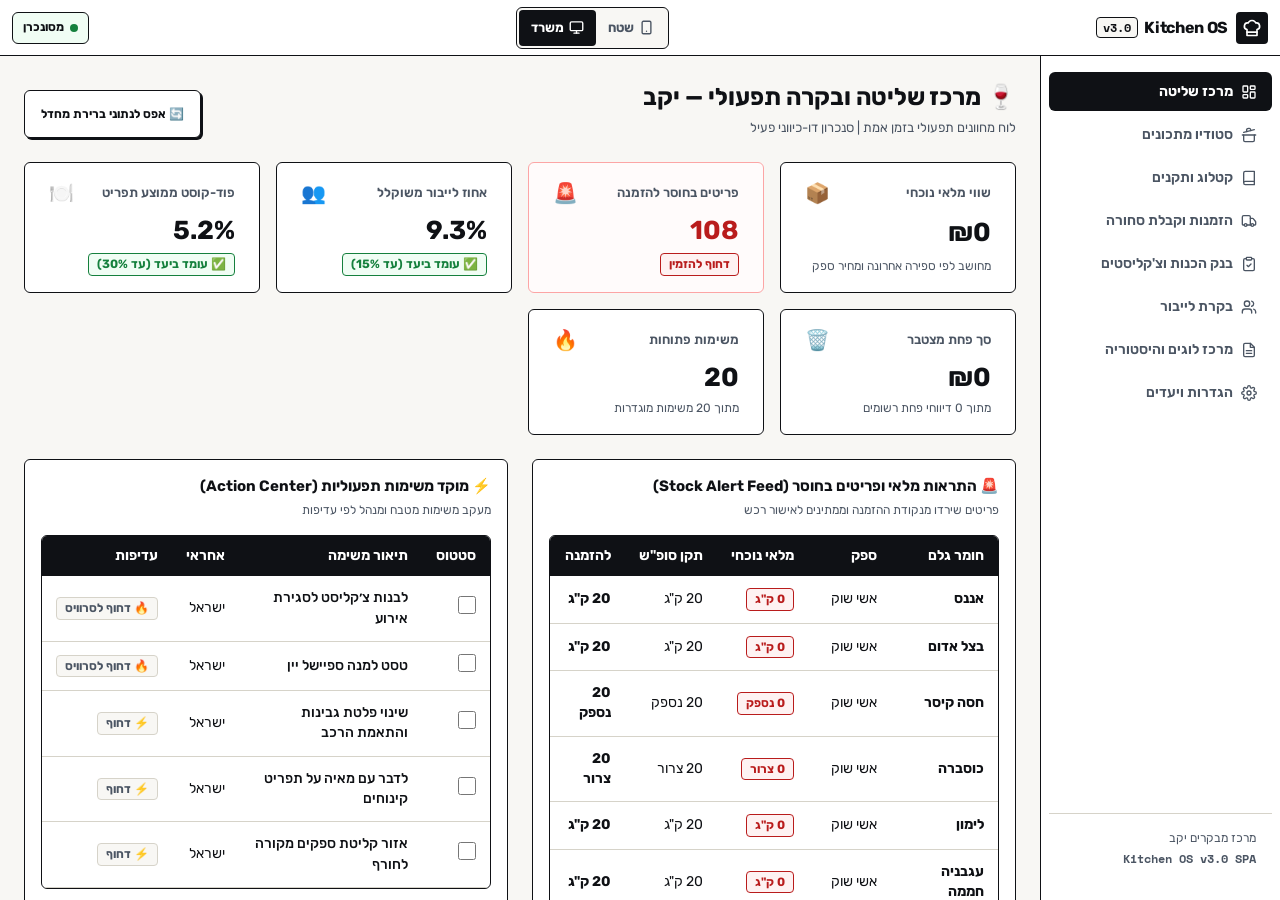
==== commit 88da3d89: "fix(cloud): add explicit orders log tab in field mode, preserve logOrders on cloud hydration, and sw" ====
--- a/index.html
+++ b/index.html
@@ -19,11 +19,11 @@
 
   <!-- Design Tokens & Styles -->
   <link rel="icon" href="data:image/svg+xml,<svg xmlns=%22http://www.w3.org/2000/svg%22 viewBox=%220 0 100 100%22><rect width=%22100%22 height=%22100%22 rx=%2216%22 fill=%22%230F1115%22/><text x=%2250%22 y=%2268%22 text-anchor=%22middle%22 font-family=%22monospace%22 font-weight=%22700%22 fill=%22%23FFFFFF%22 font-size=%2248%22>K3</text></svg>" />
-  <link rel="stylesheet" href="design/tokens.css" />
-  <link rel="stylesheet" href="css/base.css" />
-  <link rel="stylesheet" href="css/layout.css" />
-  <link rel="stylesheet" href="css/components.css" />
-  <link rel="stylesheet" href="css/views.css" />
+  <link rel="stylesheet" href="design/tokens.css?v=5" />
+  <link rel="stylesheet" href="css/base.css?v=5" />
+  <link rel="stylesheet" href="css/layout.css?v=5" />
+  <link rel="stylesheet" href="css/components.css?v=5" />
+  <link rel="stylesheet" href="css/views.css?v=5" />
 </head>
 <body class="mode-field">
   <div id="app">
@@ -160,7 +160,7 @@
                 <span class="item-icon" aria-hidden="true">
                   <svg width="16" height="16" viewBox="0 0 24 24" fill="none" stroke="currentColor" stroke-width="2" stroke-linecap="round" stroke-linejoin="round"><path d="M14 18V6a2 2 0 0 0-2-2H4a2 2 0 0 0-2 2v11a1 1 0 0 0 1 1h2"/><path d="M15 18H9"/><path d="M19 18h2a1 1 0 0 0 1-1v-3.65a1 1 0 0 0-.22-.624l-3.48-4.35A1 1 0 0 0 17.52 8H14"/><circle cx="17" cy="18" r="2"/><circle cx="7" cy="18" r="2"/></svg>
                 </span>
-                <span>קבלת סחורה</span>
+                <span>הזמנות וקבלת סחורה</span>
               </button>
             </li>
             <li>
@@ -212,11 +212,13 @@
   </div>
 
   <!-- Main JavaScript App Bootstrapper -->
-  <script type="module" src="js/app.js"></script>
+  <script type="module" src="js/app.js?v=5"></script>
   <script>
     if ("serviceWorker" in navigator) {
       window.addEventListener("load", () => {
-        navigator.serviceWorker.register("./sw.js").catch(() => {});
+        navigator.serviceWorker.register("./sw.js?v=5").then((reg) => {
+          reg.update();
+        }).catch(() => {});
       });
     }
   </script>
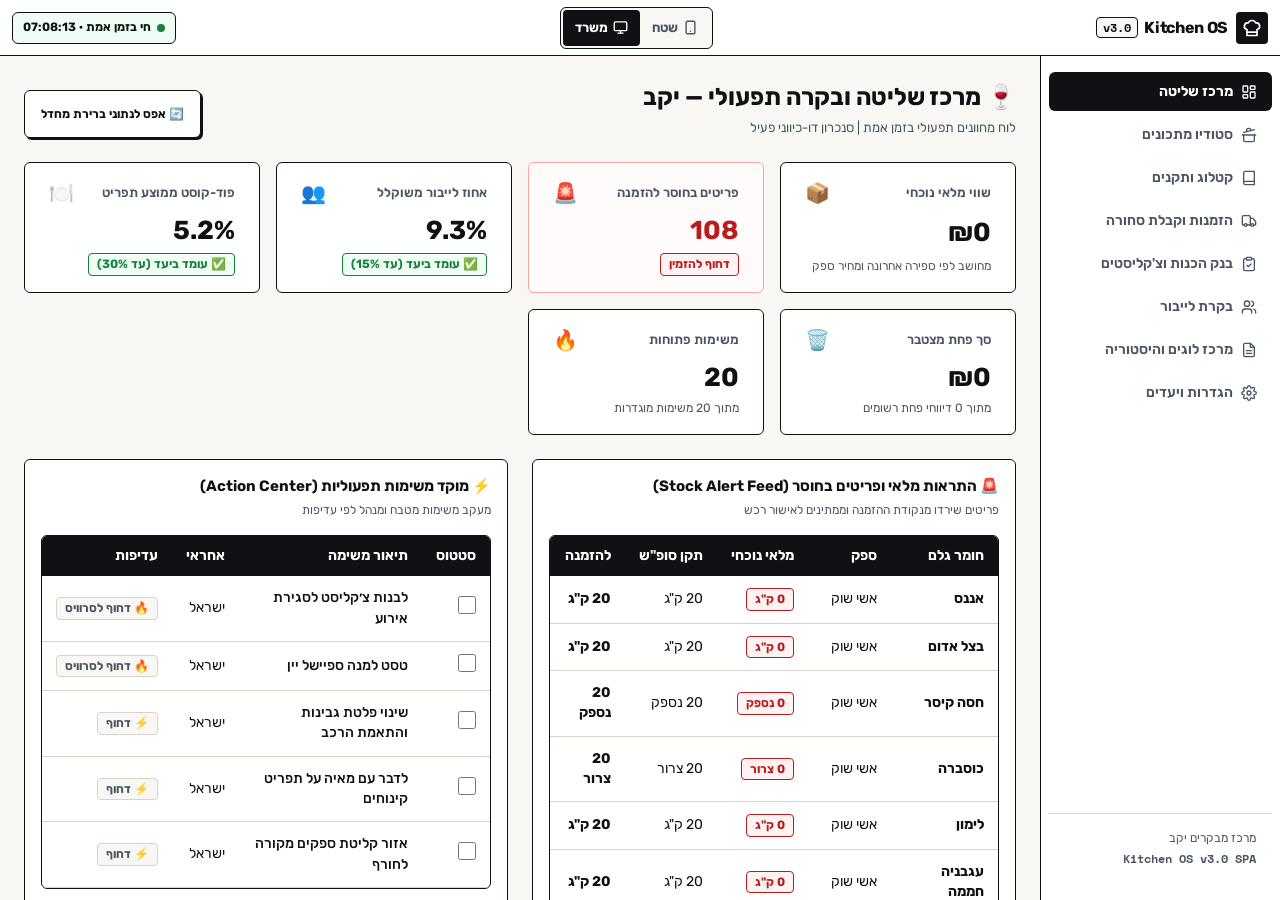
==== commit 185dfb24: "feat(realtime): implement 3-tier real-time sync engine (BroadcastChannel + Live Revision Heartbeat +" ====
--- a/index.html
+++ b/index.html
@@ -19,11 +19,11 @@
 
   <!-- Design Tokens & Styles -->
   <link rel="icon" href="data:image/svg+xml,<svg xmlns=%22http://www.w3.org/2000/svg%22 viewBox=%220 0 100 100%22><rect width=%22100%22 height=%22100%22 rx=%2216%22 fill=%22%230F1115%22/><text x=%2250%22 y=%2268%22 text-anchor=%22middle%22 font-family=%22monospace%22 font-weight=%22700%22 fill=%22%23FFFFFF%22 font-size=%2248%22>K3</text></svg>" />
-  <link rel="stylesheet" href="design/tokens.css?v=5" />
-  <link rel="stylesheet" href="css/base.css?v=5" />
-  <link rel="stylesheet" href="css/layout.css?v=5" />
-  <link rel="stylesheet" href="css/components.css?v=5" />
-  <link rel="stylesheet" href="css/views.css?v=5" />
+  <link rel="stylesheet" href="design/tokens.css?v=6" />
+  <link rel="stylesheet" href="css/base.css?v=6" />
+  <link rel="stylesheet" href="css/layout.css?v=6" />
+  <link rel="stylesheet" href="css/components.css?v=6" />
+  <link rel="stylesheet" href="css/views.css?v=6" />
 </head>
 <body class="mode-field">
   <div id="app">
@@ -212,11 +212,11 @@
   </div>
 
   <!-- Main JavaScript App Bootstrapper -->
-  <script type="module" src="js/app.js?v=5"></script>
+  <script type="module" src="js/app.js?v=6"></script>
   <script>
     if ("serviceWorker" in navigator) {
       window.addEventListener("load", () => {
-        navigator.serviceWorker.register("./sw.js?v=5").then((reg) => {
+        navigator.serviceWorker.register("./sw.js?v=6").then((reg) => {
           reg.update();
         }).catch(() => {});
       });
